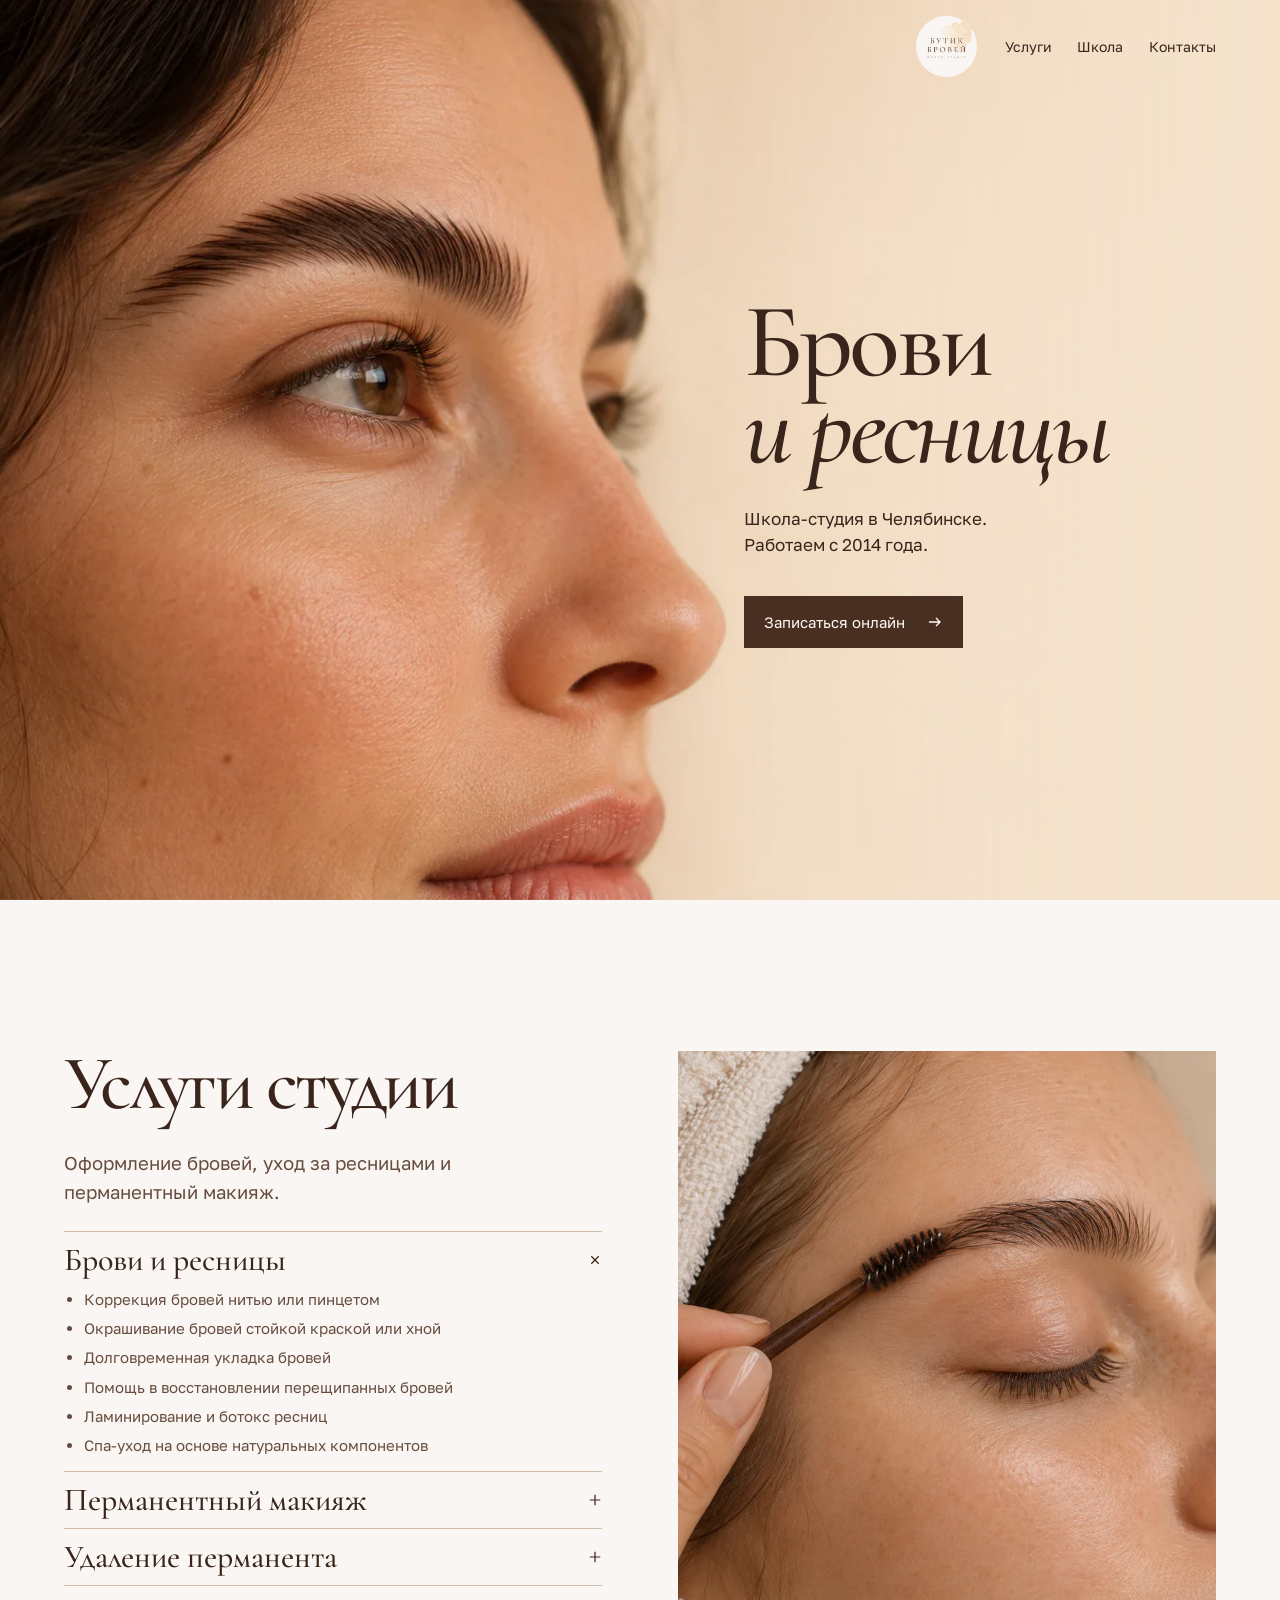
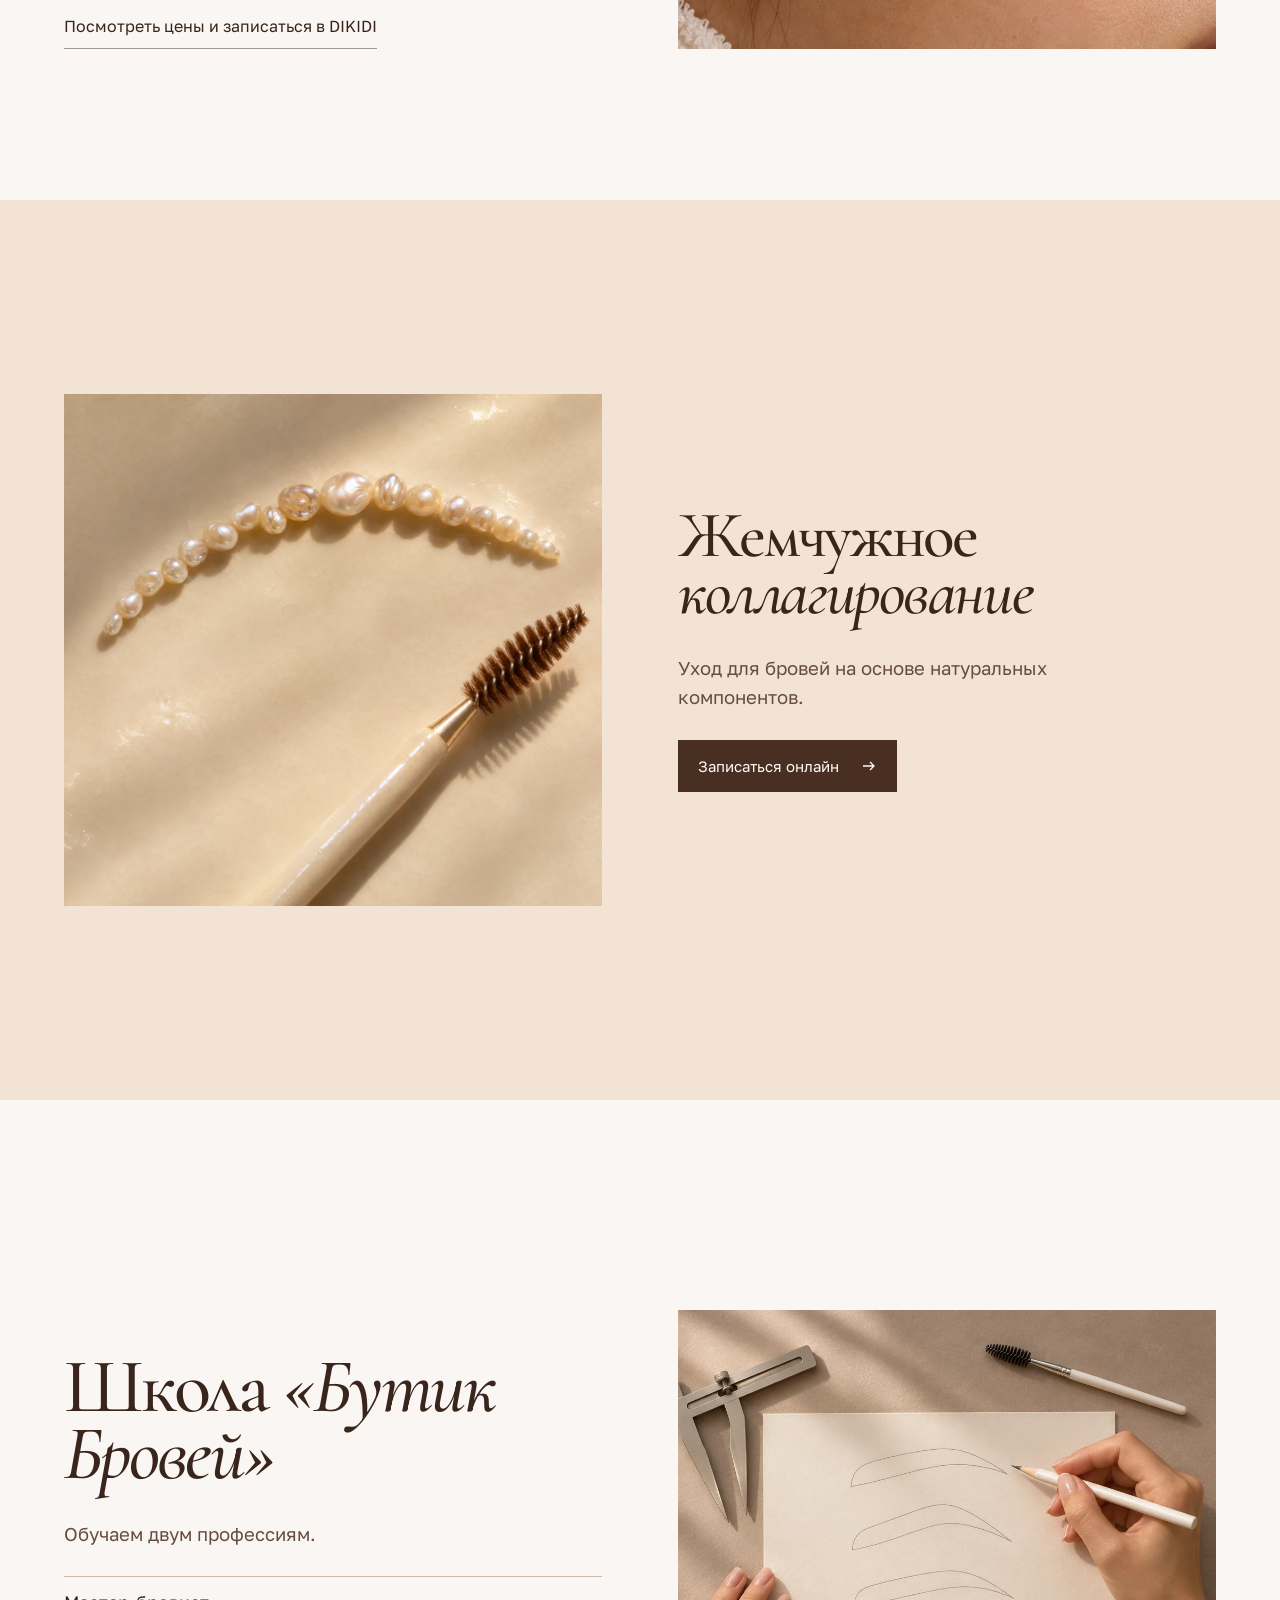
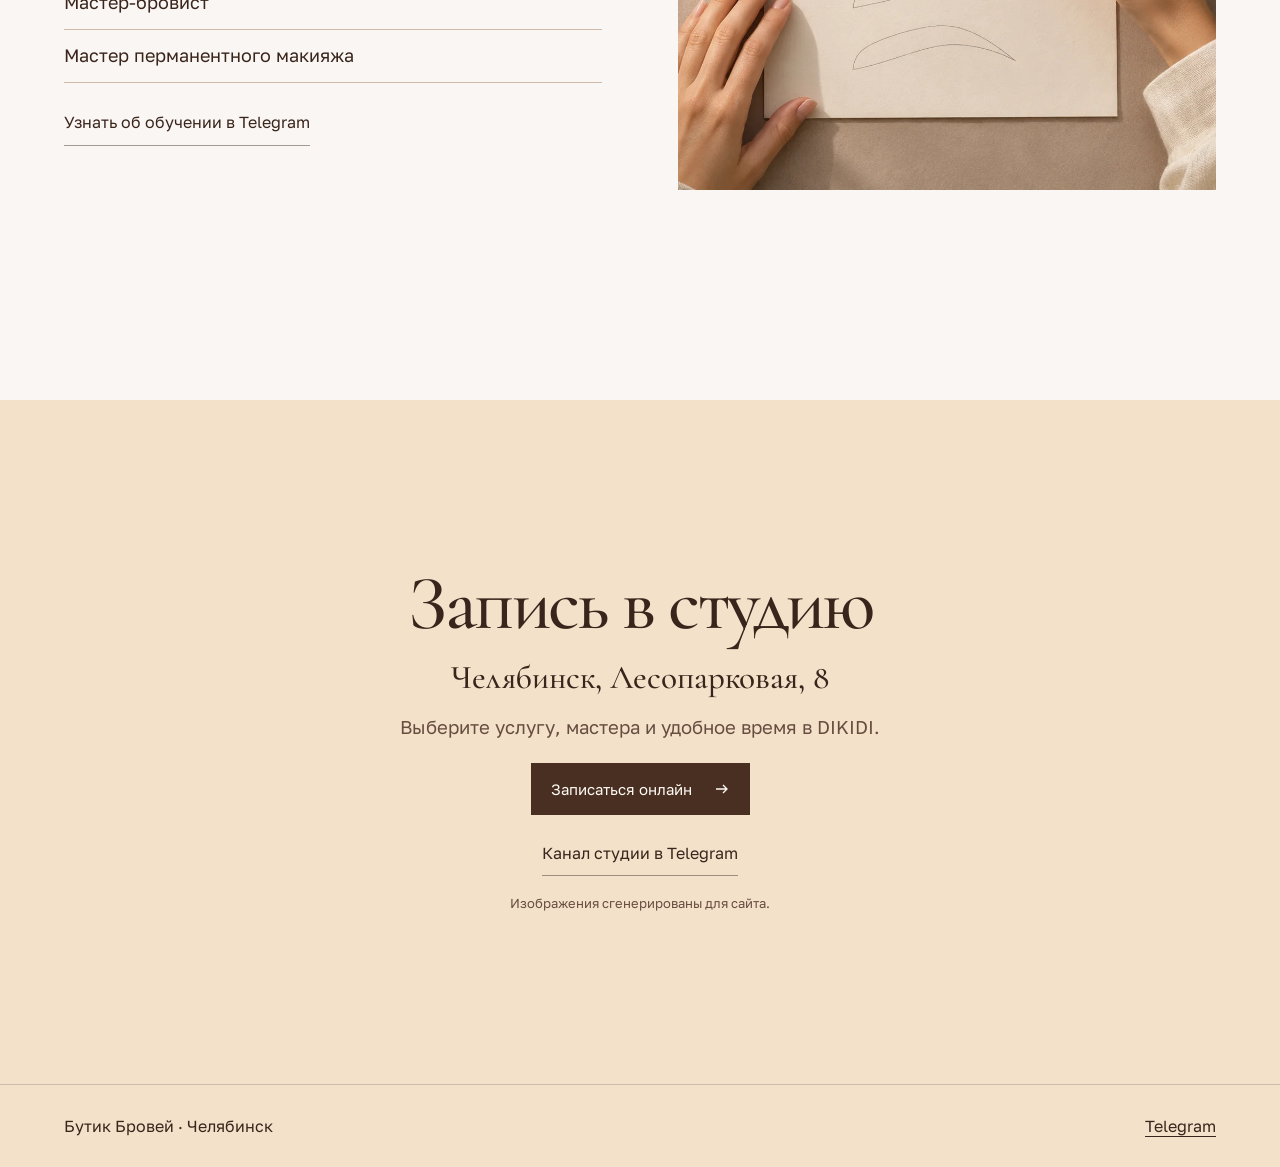
==== index.html @ 4fc5fbfe "Publish Brow Boutique client demo" ====
<!doctype html>
<html lang="ru" data-type="place" data-motion data-radius="sharp" data-buttons="solid">
<head>
<meta charset="utf-8">
<meta name="viewport" content="width=device-width, initial-scale=1">
<title>Бутик Бровей &#8211; Школа-студия в Челябинске</title>
<meta name="description" content="Школа-студия в Челябинске. Оформление бровей, уход за ресницами, перманентный макияж и обучение. Онлайн-запись в DIKIDI.">
<meta name="page-type" content="place">
<meta name="page-kind" content="place">
<meta name="site-kind" content="other">
<meta name="theme-color" content="#f3e1ca">
<meta property="og:type" content="website">
<meta property="og:title" content="Бутик Бровей">
<meta property="og:description" content="Школа-студия бровей и ресниц в Челябинске. Онлайн-запись в DIKIDI.">
<meta property="og:image" content="https://fedinartemii.github.io/BrowBoutique/assets/images/profile.webp">
<link rel="canonical" href="https://fedinartemii.github.io/BrowBoutique/">
<link rel="icon" href="./assets/images/logo.png">
<link rel="stylesheet" href="./assets/site.css">
<link rel="stylesheet" href="./assets/motion/motion.css">
<script type="module" src="./assets/site.js"></script>
</head>
<body class="home">
<a class="skip-link" href="#main">Перейти к содержанию</a>
<header class="site-header">
    <div class="site-header-inner">
                    <a class="studio-logo" href="./">
                <img src="./assets/images/logo.png" width="120" height="120" alt="Бутик Бровей">
            </a>
                <button class="menu-toggle" type="button" hidden aria-controls="studio-menu" aria-expanded="false">Меню<span aria-hidden="true"></span></button>
        <nav id="studio-menu" aria-label="Главное меню">
            <ul class="menu"><li><a href="#services">Услуги</a></li><li><a href="#school">Школа</a></li><li><a href="#contacts">Контакты</a></li></ul>        </nav>
    </div>
</header>
<main id="main" tabindex="-1">

<section id="home" class="wp-block-group hero is-layout-flow wp-block-group-is-layout-flow">

<figure class="wp-block-image size-full hero-photo"><img decoding="async" fetchpriority="high" loading="eager" src="./assets/images/profile.webp" alt="Бровь и ресницы крупным планом на портрете в профиль" /></figure>



<div class="wp-block-group wrap hero-wrap is-layout-flow wp-block-group-is-layout-flow">

<div class="wp-block-group hero-copy is-layout-flow wp-block-group-is-layout-flow">

<h1 class="wp-block-heading">Брови<br><em>и ресницы</em></h1>



<p class="wp-block-paragraph">Школа-студия в Челябинске.<br>Работаем с 2014 года.</p>



<div class="wp-block-buttons is-layout-flex wp-block-buttons-is-layout-flex">

<div class="wp-block-button"><a class="wp-block-button__link wp-element-button" href="https://dikidi.app/26966?p=0.pi">Записаться онлайн</a></div>

</div>

</div>

</div>

</section>



<section id="services" class="wp-block-group panel services is-layout-flow wp-block-group-is-layout-flow">

<div class="wp-block-group wrap panel-grid is-layout-flow wp-block-group-is-layout-flow">

<div class="wp-block-group panel-copy is-layout-flow wp-block-group-is-layout-flow">

<h2 class="wp-block-heading">Услуги студии</h2>



<p class="panel-lead wp-block-paragraph">Оформление бровей, уход за ресницами и перманентный макияж.</p>



<details class="wp-block-details is-layout-flow wp-block-details-is-layout-flow" open><summary>Брови и ресницы</summary>

<ul class="wp-block-list">
<li>Коррекция бровей нитью или пинцетом</li>

<li>Окрашивание бровей стойкой краской или хной</li>

<li>Долговременная укладка бровей</li>

<li>Помощь в восстановлении перещипанных бровей</li>

<li>Ламинирование и ботокс ресниц</li>

<li>Спа-уход на основе натуральных компонентов</li>
</ul>

</details>



<details class="wp-block-details is-layout-flow wp-block-details-is-layout-flow"><summary>Перманентный макияж</summary>

<ul class="wp-block-list">
<li>Напыление бровей</li>

<li>Напыление губ</li>

<li>Межресничный контур</li>
</ul>

</details>



<details class="wp-block-details is-layout-flow wp-block-details-is-layout-flow"><summary>Удаление перманента</summary>

<ul class="wp-block-list">
<li>Удаление неудачного перманентного макияжа</li>
</ul>

</details>



<p class="inline-action wp-block-paragraph"><a href="https://dikidi.app/26966?p=0.pi">Посмотреть цены и записаться в DIKIDI</a></p>

</div>



<figure data-moment-opts="{&quot;look&quot;:&quot;film&quot;,&quot;duration&quot;:1250}" data-moment="picture-develops" class="wp-block-image size-full panel-photo develop-photo"><img decoding="async" src="./assets/images/services.webp" alt="Иллюстрация оформления брови щёточкой" /></figure>

</div>

</section>



<section id="pearl" class="wp-block-group panel pearl is-layout-flow wp-block-group-is-layout-flow">

<div class="wp-block-group wrap panel-grid is-layout-flow wp-block-group-is-layout-flow">

<div class="wp-block-group panel-copy is-layout-flow wp-block-group-is-layout-flow">

<h2 class="wp-block-heading">Жемчужное<br><em>коллагирование</em></h2>



<p class="panel-lead wp-block-paragraph">Уход для бровей на основе натуральных компонентов.</p>



<div class="wp-block-buttons is-layout-flex wp-block-buttons-is-layout-flex">

<div class="wp-block-button"><a class="wp-block-button__link wp-element-button" href="https://dikidi.app/26966?p=0.pi">Записаться онлайн</a></div>

</div>

</div>



<figure class="wp-block-image size-full panel-photo"><img decoding="async" src="./assets/images/pearl.webp" alt="Жемчужины выложены дугой рядом со щёточкой для бровей" /></figure>

</div>

</section>



<section id="school" class="wp-block-group panel school is-layout-flow wp-block-group-is-layout-flow">

<div class="wp-block-group wrap panel-grid is-layout-flow wp-block-group-is-layout-flow">

<div class="wp-block-group panel-copy is-layout-flow wp-block-group-is-layout-flow">

<h2 class="wp-block-heading">Школа <em>«Бутик Бровей»</em></h2>



<p class="panel-lead wp-block-paragraph">Обучаем двум профессиям.</p>



<ul class="wp-block-list">
<li>Мастер-бровист</li>

<li>Мастер перманентного макияжа</li>
</ul>



<p class="inline-action wp-block-paragraph"><a href="https://t.me/browtique_2">Узнать об обучении в Telegram</a></p>

</div>



<figure class="wp-block-image size-full panel-photo"><img decoding="async" src="./assets/images/school.webp" alt="Эскизы форм бровей и инструменты для разметки на учебном столе" /></figure>

</div>

</section>



<section id="contacts" class="wp-block-group contact-panel is-layout-flow wp-block-group-is-layout-flow">

<div class="wp-block-group wrap contact-wrap is-layout-flow wp-block-group-is-layout-flow">

<h2 class="wp-block-heading">Запись в студию</h2>



<p class="contact-address wp-block-paragraph">Челябинск, Лесопарковая, 8</p>



<p class="panel-lead wp-block-paragraph">Выберите услугу, мастера и удобное время в DIKIDI.</p>



<div class="wp-block-buttons is-layout-flex wp-block-buttons-is-layout-flex">

<div class="wp-block-button"><a class="wp-block-button__link wp-element-button" href="https://dikidi.app/26966?p=0.pi">Записаться онлайн</a></div>

</div>



<p class="inline-action wp-block-paragraph"><a href="https://t.me/browtique_2">Канал студии в Telegram</a></p>



<p class="image-credit wp-block-paragraph">Изображения сгенерированы для сайта.</p>

</div>

</section>

</main>
<footer class="site-footer">
    <div class="wrap">
        <p>Бутик Бровей · Челябинск</p>
        <a href="https://t.me/browtique_2">Telegram</a>
    </div>
</footer>
</body>
</html>
---- assets/site.css ----
@import url("fonts.css");

:root {
  --paper:#faf6f3;
  --pearl:#f3e1ca;
  --ink:#39251b;
  --muted:#674d40;
  --rule:#cebaa9;
  --accent:#744631;
  --gutter:clamp(20px,5vw,78px);
  --display:"Cormorant Garamond",Georgia,serif;
  --sans:"Golos Text",Arial,sans-serif;
  --ease:cubic-bezier(.22,1,.36,1);
}
*,*::before,*::after { box-sizing:border-box; }
html { scroll-padding-top:1.25rem; }
body { margin:0; background:var(--paper); color:var(--ink); font:16px/1.55 var(--sans); }
body.admin-bar .site-header { top:32px; }
::selection { background:#e1c3a6; color:var(--ink); }
:focus-visible { outline:2px solid var(--accent); outline-offset:4px; }
a { color:inherit; text-underline-offset:4px; }
h1,h2,p,figure,.wp-block-image { margin:0; }
h1,h2 { font:500 clamp(46px,6vw,96px)/.87 var(--display); letter-spacing:-.035em; }
h1 em,h2 em { font-weight:500; }
img { max-width:100%; }
[hidden] { display:none !important; }
.wrap { width:min(100% - 2 * var(--gutter), 1280px); margin-inline:auto; }
.skip-link { position:fixed; z-index:20; top:12px; left:12px; padding:12px 16px; background:var(--paper); transform:translateY(calc(-100% - 18px)); }
.skip-link:focus { transform:none; }
.site-header { position:absolute; z-index:3; inset:0 0 auto; color:var(--ink); }
body:not(.home) .site-header { position:relative; background:var(--pearl); }
.site-header-inner { display:flex; justify-content:flex-end; align-items:center; gap:clamp(16px,2.2vw,34px); width:min(100% - 2 * var(--gutter),1280px); margin:auto; padding-block:16px; }
.studio-logo,.custom-logo-link { display:block; flex:none; border-radius:50%; }
.studio-logo img,.custom-logo-link img { display:block; border-radius:inherit; width:clamp(48px,4.75vw,68px); height:auto; }
.menu { list-style:none; display:flex; flex-wrap:wrap; align-items:center; gap:clamp(12px,2vw,32px); margin:0; padding:0; }
.menu a { display:flex; align-items:center; min-height:44px; text-decoration:none; font-size:14px; }
.menu a:hover,.menu a:focus-visible { text-decoration:underline; }
.menu-toggle { display:none; }
.hero { position:relative; isolation:isolate; display:grid; align-items:center; min-height:max(640px,100svh); overflow:hidden; background:#f5e3cc; }
.hero .hero-photo { position:absolute; z-index:-1; inset:0; margin:0; width:100%; height:100%; mask-image:linear-gradient(90deg,#000 55%,transparent 99%); }
.hero .hero-photo img { display:block; width:100%; height:100%; object-fit:cover; object-position:41% center; }
.hero-wrap { padding-block:110px 64px; display:grid; grid-template-columns:59% 41%; }
.hero-copy { grid-column:2; display:grid; justify-items:start; gap:clamp(22px,2.6vw,36px); }
.hero-copy h1 { font-size:clamp(59px,8.2vw,118px); line-height:.83; }
.hero-copy h1 em { white-space:nowrap; }
.hero-copy p { font-size:clamp(16px,1.34vw,20px); }
.wp-block-buttons { margin-top:4px; }
.wp-block-button__link {
  min-height:52px; display:inline-flex; align-items:center; gap:22px;
  background:#492f22; color:#fffaf5; border:0; border-radius:0;
  font:500 15px/1.2 var(--sans); padding:12px 20px; text-decoration:none;
  transition:background 150ms, transform 150ms var(--ease);
}
.wp-block-button__link::after { content:""; width:16px; height:16px; flex:none; background:currentColor; mask:center / contain no-repeat url("arrow.svg"); }
.wp-block-button__link:hover,.wp-block-button__link:focus-visible { background:#674331; }
@media(hover:hover) { .wp-block-button__link:hover { transform:translateY(-2px); } }
.wp-block-button__link:active { transform:translateY(1px); }
.panel { display:grid; align-items:center; min-height:100svh; padding-block:clamp(68px,8vw,126px); }
.panel-grid { display:grid; align-items:center; grid-template-columns:minmax(0,1fr) minmax(0,1fr); gap:clamp(32px,6vw,96px); }
.panel-copy { min-width:0; }
.panel-copy h2 { margin-bottom:clamp(20px,2.5vw,38px); }
.panel-lead { max-width:38ch; font-size:clamp(17px,1.45vw,21px); color:var(--muted); }
.panel-copy .wp-block-buttons { margin-top:28px; }
.panel .panel-photo { overflow:hidden; align-self:stretch; margin:0; min-height:430px; background:var(--pearl); }
.panel .panel-photo img { display:block; width:100%; height:100%; object-fit:cover; }
.services .panel-copy > .panel-lead { margin-bottom:24px; }
.services details { border-top:1px solid var(--rule); margin:0; }
.services details:last-of-type { border-bottom:1px solid var(--rule); }
.services summary { list-style:none; display:flex; gap:16px; align-items:center; justify-content:space-between; min-height:56px; padding-block:8px; cursor:pointer; font:500 clamp(23px,2.5vw,34px)/1 var(--display); }
.services summary::-webkit-details-marker { display:none; }
.services summary::after { content:""; flex:none; width:14px; height:14px; background:currentColor; mask:center / contain no-repeat url("plus.svg"); transition:transform 150ms var(--ease); }
.services details[open] summary::after { transform:rotate(45deg); }
.services summary:hover { color:var(--accent); }
.services details ul { display:grid; gap:6px; padding:0 0 14px 20px; margin:0; font-size:15px; color:var(--muted); }
.services details[open] ul { animation:detail-enter 180ms var(--ease) both; }
@keyframes detail-enter { from { opacity:.7; transform:translateY(-4px); } }
.inline-action { margin-top:19px; }
.inline-action a { display:inline-flex; align-items:center; min-height:44px; }
.inline-action a:hover { color:var(--accent); }
.pearl { background:#f2e3d5; }
.pearl .panel-grid { grid-template-columns:minmax(0,1fr) minmax(0,1fr); }
.pearl .panel-copy { grid-column:2; grid-row:1; }
.pearl .panel-photo { grid-column:1; grid-row:1; aspect-ratio:1.05; }
.pearl h2 { font-size:clamp(40px,5.1vw,76px); }
.school .panel-photo { aspect-ratio:1.12; }
.school .panel-copy > ul { padding:0; margin:27px 0 5px; list-style:none; border-top:1px solid var(--rule); }
.school .panel-copy > ul li { border-bottom:1px solid var(--rule); padding-block:12px; font-size:18px; }
.contact-panel { min-height:76svh; display:grid; align-items:center; background:var(--pearl); padding-block:clamp(74px,10vw,135px); }
.contact-wrap { display:grid; justify-items:center; text-align:center; gap:17px; }
.contact-wrap h2 { margin-bottom:6px; }
.contact-wrap .contact-address { font-size:clamp(23px,2.6vw,36px); font-family:var(--display); line-height:1.08; }
.contact-wrap .panel-lead { max-width:40ch; }
.contact-wrap .inline-action { margin-top:0; }
.image-credit { font-size:13px; color:var(--muted); }
.site-footer { padding-block:19px; background:var(--pearl); border-top:1px solid var(--rule); }
.site-footer .wrap { display:flex; justify-content:space-between; gap:10px; align-items:center; }
.site-footer a { display:inline-flex; min-height:44px; align-items:center; }
.entry { padding-block:60px; }
@media (max-width:1060px) {
  .hero-copy h1 { font-size:clamp(54px,8.1vw,93px); }
  .hero-wrap { grid-template-columns:57% 43%; }
  .panel-grid { gap:clamp(28px,4vw,48px); }
  .panel .panel-photo { min-height:360px; }
}
@media (max-width:760px) {
  body.admin-bar .site-header { top:0; }
  .site-header { background:#f5e3cc; }
  .site-header-inner { justify-content:space-between; gap:8px; padding-block:10px; }
  .studio-logo img,.custom-logo-link img { width:46px; }
  .menu { gap:10px; }
  .menu a { font-size:13px; }
  .menu-toggle:not([hidden]) {
    display:inline-flex; min-height:44px; align-items:center; gap:11px; padding:0 3px 0 12px;
    background:transparent; border:0; color:var(--ink); font:500 15px var(--sans); cursor:pointer;
  }
  .menu-toggle span { display:block; width:19px; height:10px; border-block:1px solid; transition:transform 150ms; }
  .menu-toggle[aria-expanded="true"] span { transform:rotate(90deg); }
  .menu-toggle:not([hidden]) + nav { position:absolute; inset:100% 0 auto; background:#f5e3cc; border-top:1px solid var(--rule); padding:8px var(--gutter) 16px; }
  .menu-toggle:not([hidden]) + nav .menu { display:grid; gap:0; }
  .menu-toggle:not([hidden]) + nav:not([hidden]) { animation:detail-enter 180ms var(--ease) both; }
  .hero { min-height:max(680px,100svh); align-items:end; }
  .hero .hero-photo { inset:66px 0 12%; width:100%; height:auto; mask-image:linear-gradient(#000 42%,#000b 63%,transparent 96%); }
  .hero .hero-photo img { object-position:19% 41%; }
  .hero-wrap { grid-template-columns:1fr; padding:0 0 max(42px,env(safe-area-inset-bottom)); }
  .hero-copy { grid-column:1; gap:16px; }
  .hero-copy h1 { font-size:clamp(53px,13vw,92px); }
  .hero-copy p { font-size:16px; }
  .panel { min-height:auto; padding-block:62px; }
  .panel-grid,.pearl .panel-grid { grid-template-columns:1fr; gap:27px; }
  .panel .panel-photo,.pearl .panel-photo,.school .panel-photo { grid-column:auto; grid-row:auto; min-height:0; aspect-ratio:1.25; }
  .pearl .panel-copy { grid-column:auto; grid-row:auto; }
  .pearl h2 { font-size:clamp(39px,10.3vw,68px); }
  .contact-panel { min-height:auto; }
  .contact-wrap { gap:14px; }
  .site-footer .wrap { font-size:13px; }
}
@media (prefers-reduced-motion:no-preference) {
  .hero[data-enter] .hero-photo img { animation:portrait-settle 1000ms var(--ease) both; }
  .hero[data-enter] .hero-copy { animation:hero-enter 700ms var(--ease) both; }
}
@keyframes portrait-settle { from { transform:scale(1.025); } }
@keyframes hero-enter { from { opacity:.7; transform:translateY(9px); } }
@media (prefers-reduced-motion:reduce) {
  *,*::before,*::after { animation:none !important; transition:none !important; }
  .wp-block-button__link:hover,.wp-block-button__link:active { transform:none; }
}
---- assets/motion/motion.css ----
/*
  taste-skill motion.css - the micro-interactions a company site has (figma.com, x.ai): one small
  opt-in layer over system.css and ui/cards.css. Link it after them (data-motion on <html> is optional);
  load motion.js once (it adds the tab indicator, the number tick and the card loops).
  The layer is ON as soon as this file is linked: no attribute is needed (a hover shot of a linked card or photo
  shows the 2px lift and the 1.03 zoom). <html data-motion="off"> switches the whole layer off; data-motion="live"
  is the number tick in a headless shot (motion.js).
  references/motion.md says what moves and how fast. Everything here answers the pointer, the
  keyboard or a number coming into view once, plus the hero's one entrance on load (the end of this
  file); nothing moves because the page scrolled (that is a dealt moment's job, assets/moments).

  Hover moves sit under (hover: hover) and (pointer: fine): a phone never keeps a stuck hover.
  Hover out runs 120ms against 150ms in (motion.md, tokens).
  Under prefers-reduced-motion colours still change and a press still shows; nothing moves or scales.
*/

:root {
  --m-in: 150ms;                              /* hover in: buttons, links, nav, tabs */
  --m-out: 120ms;                             /* hover out */
  --m-press: 90ms;                            /* a press */
  --m-panel: 200ms;                           /* a menu or sheet opening */
  --m-close: 120ms;                           /* a menu closing */
  --m-slide: 240ms;                           /* an indicator travelling between two tabs or links */
  --m-image: 600ms;                           /* a photograph scaling inside its mask */
  --m-image-out: 400ms;                       /* ...and settling back */
  --m-ease: var(--ease, cubic-bezier(.2, .8, .2, 1)); /* the one UI ease-out (system.css --ease): fast start, soft landing */
  --m-ease-io: cubic-bezier(.65, 0, .35, 1);  /* the indicator: leaves and lands softly */
  --m-ease-enter: cubic-bezier(.22, 1, .36, 1); /* an entrance settling: long soft tail, never past its mark */
  --m-cycle: 3.2s;                            /* one cycle of a card's loop (2.5-4 s) */
  --m-lift: -2px;
}

/* ---------------------------------------------------------------- buttons */
html:not([data-motion="off"]) .btn {
  position: relative;
  transition: background-color var(--m-out) var(--m-ease), color var(--m-out) var(--m-ease),
              border-color var(--m-out) var(--m-ease), box-shadow var(--m-out) var(--m-ease),
              transform var(--m-press) var(--m-ease);
}
/* the tone moves toward the ground: a black button greys a little on white, a white one on black */
html:not([data-motion="off"]) .btn--primary:hover { background: color-mix(in oklab, var(--action) 84%, var(--bg)); }
html:not([data-motion="off"]) .btn--secondary:hover {
  background: color-mix(in oklab, var(--bg) 92%, var(--ink));
  border-color: color-mix(in oklab, var(--ink) 32%, transparent);
}
html:not([data-motion="off"]) .btn:hover { transition-duration: var(--m-in), var(--m-in), var(--m-in), var(--m-in), var(--m-press); }
html:not([data-motion="off"]) .btn:active { transform: translateY(1px) scale(.985); }
/* the step: a button rises 1px on hover (2px on the large size) and presses 1px down with a 1.5% shrink on
   click; pointer only. The text-link secondary (arrow and block looks) keeps its underline and does not step.
   Reduced motion keeps the colour change only (see the end of this file). */
@media (hover: hover) and (pointer: fine) {
  html:not([data-motion="off"]) .btn:hover { transform: translateY(-1px); }
  html:not([data-motion="off"]) .btn--xl:hover { transform: translateY(-2px); }
  html:not([data-motion="off"]):is([data-buttons="arrow"], [data-buttons="block"]) .btn--secondary:hover { transform: none; }
  html:not([data-motion="off"]) .btn:active { transform: translateY(1px) scale(.985); }
  html:not([data-motion="off"]):is([data-buttons="arrow"], [data-buttons="block"]) .btn--secondary:active { transform: scale(.985); }
}

/* the arrow: the text arrow (.btn--arrow, .link) nudges 3px; the drawn arrow (.m-arrow) grows its
   stem and moves its head 3px, the way a good product site's "Learn more" does. The pointer's move
   only for a fine pointer; keyboard focus shows it anywhere */
html:not([data-motion="off"]) :is(.btn--arrow, .link)::after { transition: transform var(--m-out) var(--m-ease); }
html:not([data-motion="off"]) :is(.btn--arrow, .link):focus-visible::after { transform: translateX(3px); transition-duration: var(--m-in); }
.m-arrow { width: 12px; height: 12px; flex: none; overflow: visible; fill: none; stroke: currentColor; stroke-width: 1.6;
           stroke-linecap: round; stroke-linejoin: round; }
.m-arrow__stem { opacity: 0; transform: scaleX(.2); transform-origin: 1px 50%; transform-box: fill-box;
                 transition: opacity var(--m-out) var(--m-ease), transform var(--m-out) var(--m-ease); }
.m-arrow__head { transition: transform var(--m-out) var(--m-ease); }
:is(a, button):focus-visible > .m-arrow .m-arrow__stem { opacity: 1; transform: none; transition-duration: var(--m-in); }
:is(a, button):focus-visible > .m-arrow .m-arrow__head { transform: translateX(3px); transition-duration: var(--m-in); }
@media (hover: hover) and (pointer: fine) {
  html:not([data-motion="off"]) :is(.btn--arrow, .link):hover::after { transform: translateX(3px); transition-duration: var(--m-in); }
  :is(a, button):hover > .m-arrow .m-arrow__stem { opacity: 1; transform: none; transition-duration: var(--m-in); }
  :is(a, button):hover > .m-arrow .m-arrow__head { transform: translateX(3px); transition-duration: var(--m-in); }
}

/* a pill that is a link (the line above a hero headline) */
html:not([data-motion="off"]) a.pill { transition: background-color var(--m-out) var(--m-ease), border-color var(--m-out) var(--m-ease); }
html:not([data-motion="off"]) a.pill:hover { background: color-mix(in oklab, var(--card) 90%, var(--ink)); border-color: var(--line-strong); transition-duration: var(--m-in); }

/* ---------------------------------------------------------------- links: an underline that draws */
/* .link and links in running text: a rest line, and the ink line draws left to right on hover and
   leaves to the right. A link in a sentence rests on its own colour at 45% (about 3.3:1 on its
   ground), so it reads as a link even when it is the same colour as the text (WCAG 1.4.1); .link
   and .m-link carry an arrow or sit alone and rest on the faint hairline */
html:not([data-motion="off"]) :is(.link, .m-link, p a:not([class]), .footer ul a, .footer .link) {
  text-decoration: none;
  background-image: linear-gradient(currentColor, currentColor), linear-gradient(var(--m-rest, var(--line-strong)), var(--m-rest, var(--line-strong)));
  background-repeat: no-repeat; background-size: 0% 1px, 100% 1px;
  background-position: right 0 bottom 0, 0 100%;
  transition: background-size var(--m-out) var(--m-ease), color var(--m-out) var(--m-ease);
  padding-bottom: 2px;
}
/* set on its own rule: the shared rule above is (0,3,1) through :is(.footer .link) and would win */
html:not([data-motion="off"]) p a:not([class]) { --m-rest: color-mix(in oklab, currentColor 45%, transparent); }
html:not([data-motion="off"]) :is(.footer ul a, .m-link--bare):not(:hover, :focus-visible) { background-size: 0% 1px, 0% 1px; }
html:not([data-motion="off"]) :is(.link, .m-link, p a:not([class]), .footer ul a, .footer .link):is(:hover, :focus-visible) {
  background-size: 100% 1px, 100% 1px; background-position: left 0 bottom 0, 0 100%; transition-duration: var(--m-in);
}
/* the link's arrow is not underlined: the line runs under the words only */
html:not([data-motion="off"]) .link { background-size: 0% 1px, calc(100% - 1em - var(--s-2)) 1px; }
html:not([data-motion="off"]) .link:is(:hover, :focus-visible) { background-size: calc(100% - 1em - var(--s-2)) 1px, calc(100% - 1em - var(--s-2)) 1px; }
html:not([data-motion="off"]) .link, html:not([data-motion="off"]) .link:is(:hover, :focus-visible) { background-position: 0 100%, 0 100%; }
html:not([data-motion="off"]) .footer ul a:hover { color: var(--ink); }

/* ---------------------------------------------------------------- navigation */
/* the nav words take no pill (ST-08, ST-11): system.css draws the underline under a word from the left on hover and focus, and
   takes it away to the right; the page you are on keeps its still bar (system.css draws it, at the same inset) */
@media (min-width: 1024px) {
  /* the full-width panel: fades and settles 6px in 200ms with its columns together (one surface, read
     as one); it closes in 120ms. While one menu is open, the next word swaps the panel at once
     (motion.js .m-menu-open) */
  html:not([data-motion="off"]) .nav__menu {
    transform: translateY(-6px);
    transition: opacity var(--m-close) var(--m-ease), transform var(--m-close) var(--m-ease), visibility 0s linear var(--m-close);
  }
  html:not([data-motion="off"]) .nav__item:is(:hover, :focus-within) > .nav__menu {
    transition: opacity var(--m-panel) var(--m-ease) 150ms, transform var(--m-panel) var(--m-ease) 150ms, visibility 0s linear 150ms;
  }
  /* .m-menu-open comes on when the first panel starts to show (150ms): from then the next word swaps
     the panel at once. Duration and delay go to 0, the properties stay listed, so the panel that is
     still fading in finishes its own 200ms instead of snapping */
  html:not([data-motion="off"]) .nav.m-menu-open .nav__menu,
  html:not([data-motion="off"]) .nav.m-menu-open .nav__item:is(:hover, :focus-within) > .nav__menu { transition-duration: 0s; transition-delay: 0s; }
  html:not([data-motion="off"]) .menu-col a { transition: color var(--m-out) var(--m-ease); }
  html:not([data-motion="off"]) .menu-col a:hover { transition-duration: var(--m-in); }
  html:not([data-motion="off"]) .menu-card .panel { transition: border-color var(--m-out) var(--m-ease); }
}
/* the phone sheet slides in 8px and fades (system.js opens it) */
@media (max-width: 1023px) {
  html:not([data-motion="off"]) .nav.is-open .nav__links { transition: opacity var(--m-panel) var(--m-ease), transform var(--m-panel) var(--m-ease); }
  @starting-style { html:not([data-motion="off"]) .nav.is-open .nav__links { opacity: 0; transform: translateY(-8px); } }
}

/* ---------------------------------------------------------------- tabs: the indicator slides */
html:not([data-motion="off"]) .tabs.m-has-ind { position: relative; isolation: isolate; }
html:not([data-motion="off"]) .tabs.m-has-ind .tab { position: relative; z-index: 1; }
html:not([data-motion="off"]) .tabs.m-has-ind .tab[aria-selected="true"] { background: transparent; border-color: transparent; }
/* the pill takes its new size at once and travels by transform alone (motion.js: it starts scaled to
   the old tab's size at the old place and settles to scale 1 at the new one), so nothing is laid out
   again while it moves and its corners are true at rest */
.m-tab-ind {
  position: absolute; left: 0; top: 0; z-index: 0; width: var(--w, 0px); height: var(--h, 0px);
  border-radius: var(--r-btn); background: var(--ink); pointer-events: none;
  transform: translate(var(--x, 0px), var(--y, 0px)) scale(var(--sx, 1), var(--sy, 1)); transform-origin: 0 0;
  transition: transform var(--m-slide) var(--m-ease-io);
}
.m-tab-ind.is-jump { transition: none; }
html:not([data-motion="off"]) .tab { transition: color var(--m-slide) var(--m-ease), border-color var(--m-out) var(--m-ease), background-color var(--m-out) var(--m-ease); }

/* ---------------------------------------------------------------- focus */
/* the ring (system.css) is drawn in full in the frame the focus lands; no transition */

/* ---------------------------------------------------------------- cards: a 2px lift */
/* the card rises 2px, its border and shadow deepen; a card without its own box (.card--open) lifts
   its panel. Never tilts, flips or follows the pointer */
html:not([data-motion="off"]) .card:not(.card--open, .card--plan) {
  transition: transform var(--m-out) var(--m-ease), border-color var(--m-out) var(--m-ease), box-shadow var(--m-out) var(--m-ease);
}
html:not([data-motion="off"]) .card--open > .panel { transition: transform var(--m-out) var(--m-ease), box-shadow var(--m-out) var(--m-ease); }
@media (hover: hover) and (pointer: fine) {
  html:not([data-motion="off"]) .card:not(.card--open, .card--plan, .m-nolift):hover {
    transform: translateY(var(--m-lift));
    border-color: color-mix(in oklab, var(--ink) 16%, transparent);
    /* the shadow is deeper on a dark card (its lightness l): about .2 on white, .64 on near-black */
    box-shadow: inset 0 1px 0 var(--c-hi, transparent), 0 1px 2px rgb(0 0 0 / .06),
                0 14px 32px -18px oklch(from var(--card, #fff) 0 0 0 / calc(0.75 - l * 0.55));
    transition-duration: 180ms;
  }
  html:not([data-motion="off"]) .card--open:not(.m-nolift):hover > .panel {
    transform: translateY(var(--m-lift)); box-shadow: 0 14px 32px -18px oklch(from var(--bg, #fff) 0 0 0 / calc(0.75 - l * 0.55)); transition-duration: 180ms;
  }
}

/* ---------------------------------------------------------------- photographs: 1.03 inside the mask */
/* a photograph in a link or a linked card grows 3% inside its own mask (the frame, the tile, a .m-zoom wrapper);
   the mask clips it, so the box never moves. .m-zoom is the hook for any other photograph: wrap it. */
.m-zoom { overflow: clip; }
html:not([data-motion="off"]) :is(.frame__img, .tile__media > img, .m-zoom img, .m-zoom > video) {
  transition: transform var(--m-image-out) var(--m-ease);
}
@media (hover: hover) and (pointer: fine) {
  html:not([data-motion="off"]) :is(a, .card:has(a), .m-zoom):hover :is(.frame__img, .tile__media > img),
  html:not([data-motion="off"]) .m-zoom:hover :is(img, video) { transform: scale(1.03); transition-duration: var(--m-image); }
}

/* ---------------------------------------------------------------- inputs, switches, checks */
html:not([data-motion="off"]) .field :is(input, select, textarea), .m-input {
  transition: border-color var(--m-out) var(--m-ease), box-shadow var(--m-out) var(--m-ease), background-color var(--m-out) var(--m-ease);
}
html:not([data-motion="off"]) .field :is(input, select, textarea):hover, .m-input:hover { border-color: color-mix(in oklab, var(--ink) 48%, transparent); }
html:not([data-motion="off"]) .field :is(input, select, textarea):focus, .m-input:focus {
  /* the field's own ring in place of the outline: a 2px line in --action (3:1 on the ground) and a soft halo,
     there at once like every focus ring (the hover's fade does not apply to focus) */
  outline: none; border-color: var(--action);
  box-shadow: 0 0 0 1px var(--action), 0 0 0 4px color-mix(in oklab, var(--action) 20%, transparent); transition-duration: 0s;
}
/* a switch: <button class="m-switch" role="switch" aria-checked="false" aria-label="..."></button>
   (motion.js flips aria-checked on click unless the page handles it). The knob slides in 180ms and
   stretches 4px while pressed, both by transform (a scaleX from its left edge; on, the 12px shift
   keeps its right edge where it rests). The off track is ink at 48% (3.3:1 or more against the knob
   and the ground, the 3:1 a control needs) */
.m-switch {
  position: relative; flex: none; width: 40px; height: 24px; padding: 0; border: 0; border-radius: 999px; cursor: pointer;
  background: color-mix(in oklab, var(--ink) 48%, var(--bg));
  transition: background-color 180ms var(--m-ease);
}
.m-switch::before {
  content: ""; position: absolute; left: 3px; top: 3px; width: 18px; height: 18px; border-radius: 999px;
  background: var(--bg); box-shadow: 0 1px 3px rgb(0 0 0 / .25);
  transform-origin: 0 50%; transition: transform 180ms var(--m-ease);
}
.m-switch[aria-checked="true"] { background: var(--action); }
.m-switch[aria-checked="true"]::before { transform: translateX(16px); background: var(--action-ink); }
.m-switch:active::before { transform: scaleX(1.22); transition-duration: var(--m-press); }
.m-switch[aria-checked="true"]:active::before { transform: translateX(12px) scaleX(1.22); }
.m-switch:hover:not([aria-checked="true"]) { background: color-mix(in oklab, var(--ink) 58%, var(--bg)); }
/* a check box: <input type="checkbox" class="m-check">, the tick fades in as it grows from 70% to full size, 160ms */
.m-check {
  appearance: none; -webkit-appearance: none; flex: none; margin: 0; width: 20px; height: 20px; border-radius: 6px; cursor: pointer;
  border: 1px solid color-mix(in oklab, var(--ink) 48%, var(--bg)); background: var(--bg) no-repeat center / 14px 14px;
  display: inline-grid; place-items: center;
  transition: background-color var(--m-in) var(--m-ease), border-color var(--m-in) var(--m-ease);
}
.m-check::before {
  content: ""; width: 10px; height: 6px; margin-top: -2px; border: solid var(--action-ink); border-width: 0 0 2px 2px;
  opacity: 0; transform: rotate(-45deg) scale(.7); transform-origin: 50% 50%;
  transition: transform 160ms var(--m-ease), opacity 100ms var(--m-ease);
}
.m-check:hover:not(:checked) { border-color: color-mix(in oklab, var(--ink) 64%, var(--bg)); }
.m-check:checked { background-color: var(--action); border-color: var(--action); }
.m-check:checked::before { opacity: 1; transform: rotate(-45deg) scale(1); }

/* ---------------------------------------------------------------- FAQ
   Every answer stays open (ST-47, system.css): nothing here opens, closes or animates its height. */

/* ---------------------------------------------------------------- numbers that tick once */
[data-m-count] { font-variant-numeric: tabular-nums; }

/* ---------------------------------------------------------------- loops inside a card's panel */
/* a CSS loop the page writes inside [data-m-loop] runs one cycle in --m-cycle (2.5-4 s) and repeats
   while on screen; motion.js pauses it off screen and restarts it on hover (motion.md) */
[data-m-loop] { --m-cycle: 3.2s; --m-still: 0.6; --m-safe: 48px; }
/* the pause button (a 32px disc 12px in from the bottom-right corner) gets a clear band: content in
   the flow ends --m-safe (48px) above the bottom edge, and a fading stage dissolves above that band,
   never under the button. Size the panel so the loop's subject sits above the fade */
[data-m-loop]:not(:has(> .stage)) { padding-bottom: var(--m-safe); }
[data-m-loop] > .stage:is(.stage--fade-b, .stage--fade-br) { bottom: var(--m-safe); }
/* on a phone (as ui.js does) and under reduced motion a loop holds its finished picture: the frame at
   --m-still (0-1) of the cycle, set on the loop where the picture is complete */
@media (max-width: 639px) {
  [data-m-loop] * { animation-duration: var(--m-cycle) !important; animation-delay: calc(-1 * var(--m-still) * var(--m-cycle)) !important;
                    animation-play-state: paused !important; }
}
[data-m-loop].is-m-off *, [data-m-loop].is-m-paused * { animation-play-state: paused !important; }

/* ---------------------------------------------------------------- the hero's entrance */
/* Once on load the hero enters (motion.js enter(), motion.md): the h1 line by line out of word masks,
   then its lead, each button and its facts 60ms apart, the picture settling; about 1.1 s.
   Markup: data-enter on the hero <section> and the one head line that sets html.m-enter before the
   first paint (with its 700ms safety mark, m-enter-done). Only the words wait, and only in that window
   until motion.js takes over (.is-entering): no script, reduced motion, print and data-motion="off"
   show the hero as written; a script later than the mark finds the words fading in here.
   The pictures (a photograph, a window, the collage) are never hidden, so nothing blinks or flashes
   the hero's ground: a photograph waits at 1.05 and a window or collage at .98, by the scale property
   (it composes with any transform of their own), and they settle by transition as soon as the
   entrance starts or the mark passes. */
@media screen and (prefers-reduced-motion: no-preference) {
  html.m-enter:not(.m-enter-done, [data-motion="off"]) .hero[data-enter]:not([data-enter="off"], .is-entering, .is-entered)
    :is(h1, h1 ~ *, :has(> h1) ~ *, :has(~ h1)):not([data-enter-media], .hero__bg, .hero__media, .hero__stage, .hero__art, .hero__window, .hero-visual, .ly-collage,
         :has([data-enter-media], .hero__bg, .hero__media, .hero__stage, .hero__art, .hero__window, .hero-visual, .ly-collage)) { opacity: 0; }
  /* the mark passed before motion.js arrived: the words fade in instead of appearing at once */
  html.m-enter.m-enter-done:not([data-motion="off"]) .hero[data-enter]:not([data-enter="off"], .is-entering, .is-entered)
    :is(h1, h1 ~ *, :has(> h1) ~ *, :has(~ h1)) { transition: opacity 400ms var(--m-ease); }
  /* the settle: a photograph from 1.05 inside its frame (the hero clips one of its own), anything else from .98 */
  html.m-enter:not([data-motion="off"]) .hero[data-enter]:not([data-enter="off"], .is-still)
    :is(:is([data-enter-media], .hero__bg, .hero__media, .hero__stage, .hero__art, .hero__window, .hero-visual, .ly-collage):is(img, picture, video),
        :is([data-enter-media], .hero__bg, .hero__media, .hero__stage, .hero__art, .hero__window, .hero-visual, .ly-collage) > :is(img, picture, video, .frame__img)) {
    transition: scale 1100ms var(--m-ease-enter), clip-path 1100ms var(--m-ease-enter);
  }
  /* the clip's resting value, kept below the waiting rule's weight so that one wins while it applies */
  .hero[data-enter] :is([data-enter-media], .hero__bg, .hero__media, .hero__stage, .hero__art, .hero__window, .hero-visual, .ly-collage):is(img, picture, video) { clip-path: inset(0); }
  html.m-enter:not([data-motion="off"]) .hero[data-enter]:not([data-enter="off"], .is-still)
    :is([data-enter-media], .hero__bg, .hero__media, .hero__stage, .hero__art, .hero__window, .hero-visual, .ly-collage):not(img, picture, video, :has(> :is(img, picture, video, .frame__img))) {
    transition: scale 900ms var(--m-ease-enter);
  }
  html.m-enter:not(.m-enter-done, [data-motion="off"]) .hero[data-enter]:not([data-enter="off"], .is-entering, .is-entered)
    :is(:is([data-enter-media], .hero__bg, .hero__media, .hero__stage, .hero__art, .hero__window, .hero-visual, .ly-collage):is(img, picture, video),
        :is([data-enter-media], .hero__bg, .hero__media, .hero__stage, .hero__art, .hero__window, .hero-visual, .ly-collage) > :is(img, picture, video, .frame__img)) { scale: 1.05; }
  html.m-enter:not(.m-enter-done, [data-motion="off"]) .hero[data-enter]:not([data-enter="off"], .is-entering, .is-entered)
    :is([data-enter-media], .hero__bg, .hero__media, .hero__stage, .hero__art, .hero__window, .hero-visual, .ly-collage):is(img, picture, video) { clip-path: inset(2.381%); }   /* a picture that is itself the media (a band under the header, a full-bleed layer) has no frame: its own clip keeps it inside its box while larger, (1 - 1/1.05) / 2 */
  html.m-enter:not(.m-enter-done, [data-motion="off"]) .hero[data-enter]:not([data-enter="off"], .is-entering, .is-entered)
    :is([data-enter-media], .hero__bg, .hero__media, .hero__stage, .hero__art, .hero__window, .hero-visual, .ly-collage):not(img, picture, video, :has(> :is(img, picture, video, .frame__img))) { scale: .98; }
  html.m-enter:not([data-motion="off"]) .hero[data-enter]:not([data-enter="off"], .is-entered) { overflow: clip; }
}
/* while it runs: each word of the h1 in its own mask (the masks go when the h1 gets its own nodes back) */
.hero[data-enter] .m-w { display: inline-block; overflow: clip; vertical-align: top; padding-bottom: .12em; margin-bottom: -.12em; }
.hero[data-enter] .m-w__in { display: inline-block; }

/* ---------------------------------------------------------------- reduced motion */
@media (prefers-reduced-motion: reduce) {
  html:not([data-motion="off"]) .card:hover, html:not([data-motion="off"]) .card--open:hover > .panel,
  html:not([data-motion="off"]) :is(a, .card:has(a), .m-zoom):hover :is(.frame__img, .tile__media > img, img, video),
  html:not([data-motion="off"]) .btn:is(:hover, :active), html:not([data-motion="off"]) :is(.btn--arrow, .link):hover::after,
  :is(a, button):hover > .m-arrow :is(.m-arrow__head, .m-arrow__stem) { transform: none !important; }
  .m-arrow__stem { opacity: 1; transform: none; }
  html:not([data-motion="off"]) .nav__menu { transform: none !important; }
  /* the controls keep their state and their colour change, without travel: the tab pill and the switch
     knob jump, the tick fades in at full size, the underline is drawn at once */
  .m-tab-ind { transition: none; }
  .m-switch::before { transition-property: background-color; }
  .m-switch:active::before { transform: none; }
  .m-switch[aria-checked="true"]::before, .m-switch[aria-checked="true"]:active::before { transform: translateX(16px); }
  .m-check::before { transform: rotate(-45deg) scale(1); transition-property: opacity; }
  html:not([data-motion="off"]) :is(.link, .m-link, p a:not([class]), .footer ul a, .footer .link) { transition-property: color, opacity, background-color, border-color; }
  /* a press still shows, as a deeper tone instead of a move */
  html:not([data-motion="off"]) .btn--primary:active { background: color-mix(in oklab, var(--action) 74%, var(--bg)); }
  html:not([data-motion="off"]) .btn--secondary:active { background: color-mix(in oklab, var(--bg) 86%, var(--ink)); }
  [data-m-loop] * { animation-duration: var(--m-cycle) !important; animation-iteration-count: infinite !important;
                    animation-delay: calc(-1 * var(--m-still) * var(--m-cycle)) !important; animation-play-state: paused !important; }
}
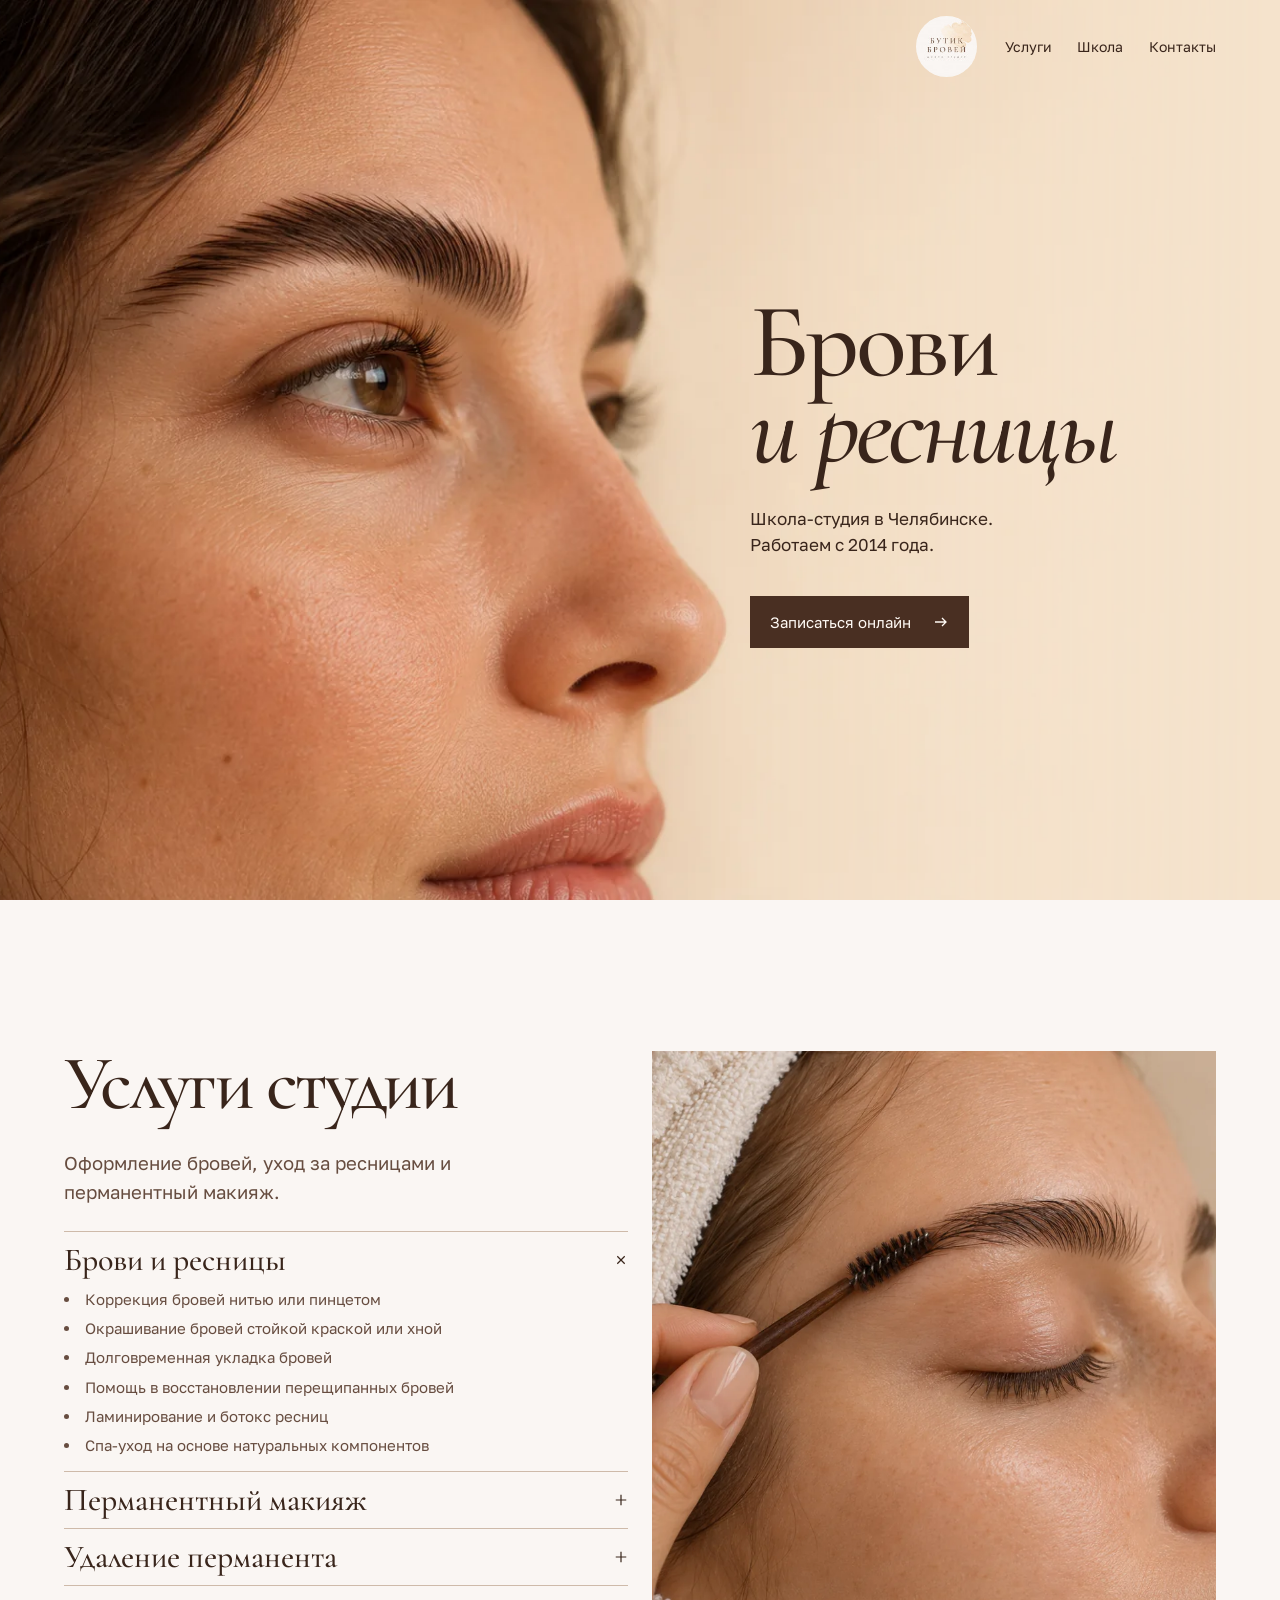
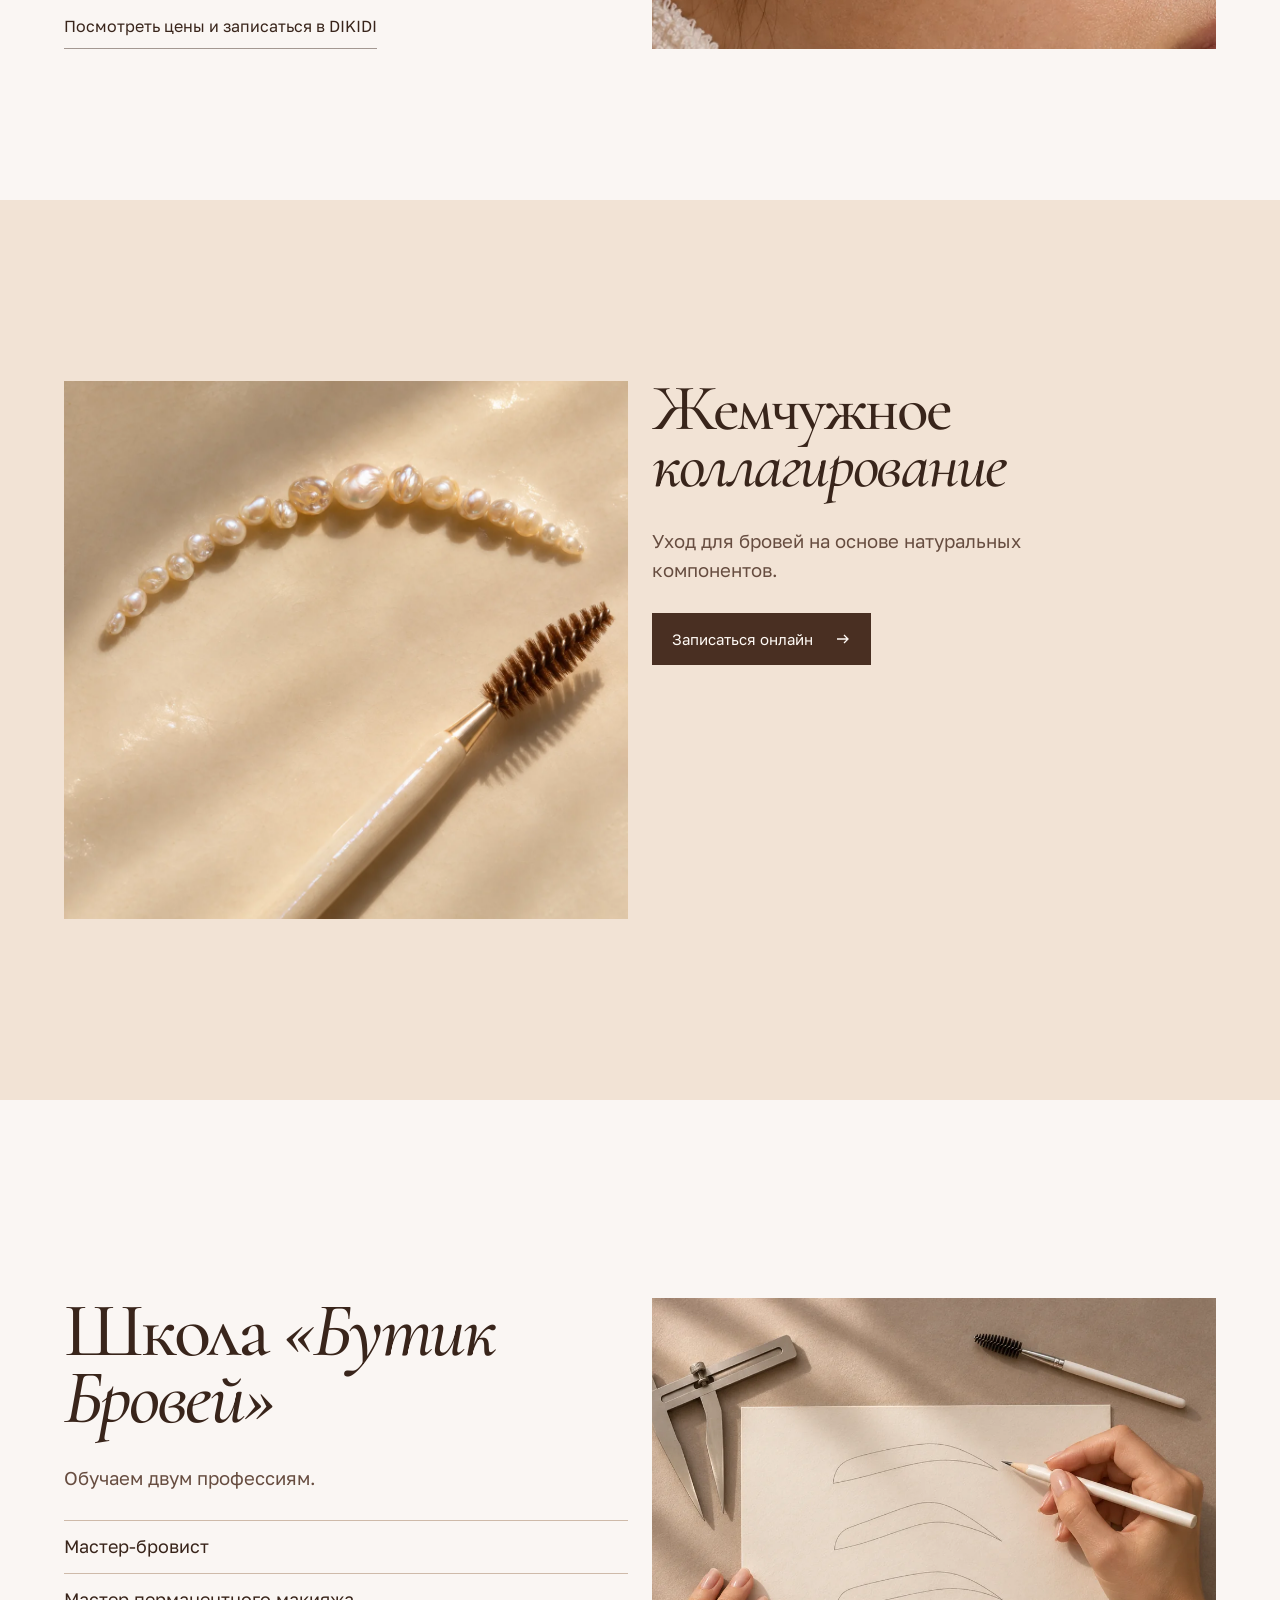
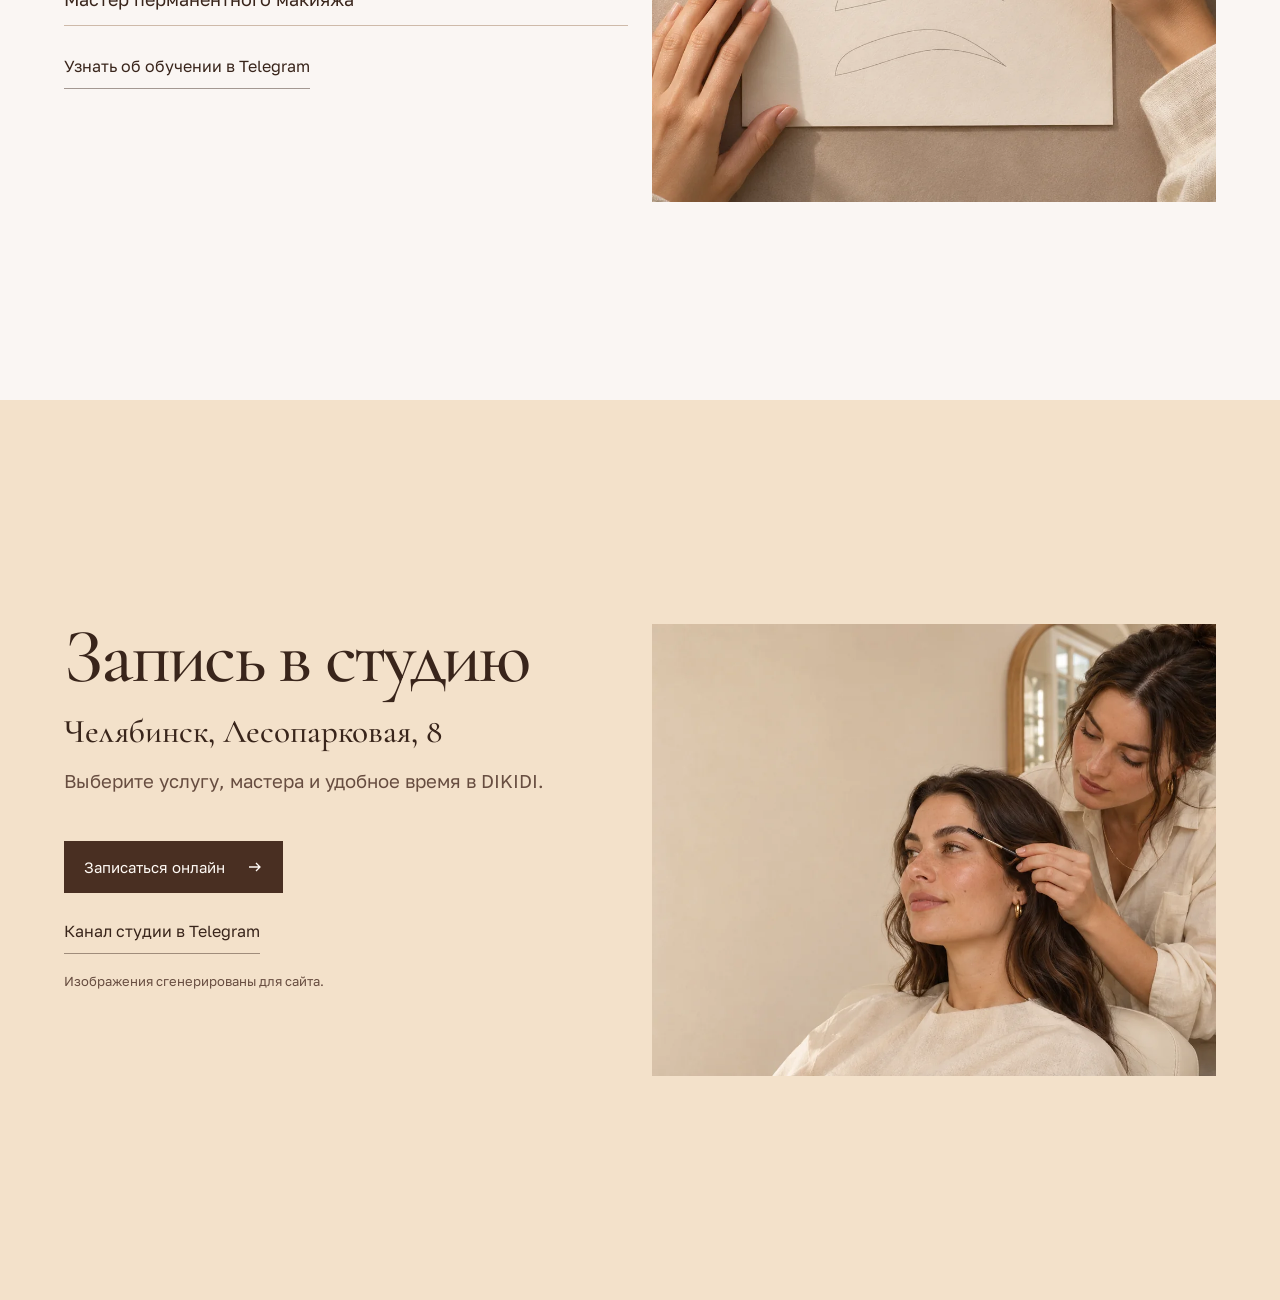
==== commit 76ea6265: "Publish reviewed responsive layout" ====
--- a/index.html
+++ b/index.html
@@ -17,12 +17,13 @@
 <link rel="icon" href="./assets/images/logo.png">
 <link rel="stylesheet" href="./assets/site.css">
 <link rel="stylesheet" href="./assets/motion/motion.css">
+<script>document.documentElement.classList.add('m-enter');setTimeout(()=>document.documentElement.classList.add('m-enter-done'),700)</script>
 <script type="module" src="./assets/site.js"></script>
 </head>
 <body class="home">
-<a class="skip-link" href="#main">Перейти к содержанию</a>
-<header class="site-header">
-    <div class="site-header-inner">
+<header class="nav site-header">
+    <a class="skip-link" href="#main">Перейти к содержанию</a>
+    <div class="wrap site-header-inner">
                     <a class="studio-logo" href="./">
                 <img src="./assets/images/logo.png" width="120" height="120" alt="Бутик Бровей">
             </a>
@@ -33,9 +34,9 @@
 </header>
 <main id="main" tabindex="-1">
 
-<section id="home" class="wp-block-group hero is-layout-flow wp-block-group-is-layout-flow">
-
-<figure class="wp-block-image size-full hero-photo"><img decoding="async" fetchpriority="high" loading="eager" src="./assets/images/profile.webp" alt="Бровь и ресницы крупным планом на портрете в профиль" /></figure>
+<section data-enter="" id="home" class="wp-block-group hero is-layout-flow wp-block-group-is-layout-flow">
+
+<figure class="wp-block-image size-full hero-photo"><img decoding="async" data-enter-media="" fetchpriority="high" loading="eager" src="./assets/images/profile.webp" alt="Бровь и ресницы крупным планом на портрете в профиль" /></figure>
 
 
 
@@ -205,9 +206,11 @@
 
 
 
-<section id="contacts" class="wp-block-group contact-panel is-layout-flow wp-block-group-is-layout-flow">
-
-<div class="wp-block-group wrap contact-wrap is-layout-flow wp-block-group-is-layout-flow">
+<section id="contacts" class="wp-block-group panel contact-panel contacts is-layout-flow wp-block-group-is-layout-flow">
+
+<div class="wp-block-group wrap panel-grid is-layout-flow wp-block-group-is-layout-flow">
+
+<div class="wp-block-group panel-copy contact-wrap is-layout-flow wp-block-group-is-layout-flow">
 
 <h2 class="wp-block-heading">Запись в студию</h2>
 
@@ -237,14 +240,14 @@
 
 </div>
 
+
+
+<figure class="wp-block-image size-full panel-photo"><img decoding="async" src="./assets/images/visit.webp" alt="Иллюстрация: мастер укладывает бровь клиентки щёточкой" /></figure>
+
+</div>
+
 </section>
 
 </main>
-<footer class="site-footer">
-    <div class="wrap">
-        <p>Бутик Бровей · Челябинск</p>
-        <a href="https://t.me/browtique_2">Telegram</a>
-    </div>
-</footer>
 </body>
 </html>
--- a/assets/site.css
+++ b/assets/site.css
@@ -39,7 +39,7 @@
 .hero { position:relative; isolation:isolate; display:grid; align-items:center; min-height:max(640px,100svh); overflow:hidden; background:#f5e3cc; }
 .hero .hero-photo { position:absolute; z-index:-1; inset:0; margin:0; width:100%; height:100%; mask-image:linear-gradient(90deg,#000 55%,transparent 99%); }
 .hero .hero-photo img { display:block; width:100%; height:100%; object-fit:cover; object-position:41% center; }
-.hero-wrap { padding-block:110px 64px; display:grid; grid-template-columns:59% 41%; }
+.hero-wrap { padding-block:110px 64px; display:grid; grid-template-columns:calc((100% + 24px) * 7 / 12) minmax(0,1fr); }
 .hero-copy { grid-column:2; display:grid; justify-items:start; gap:clamp(22px,2.6vw,36px); }
 .hero-copy h1 { font-size:clamp(59px,8.2vw,118px); line-height:.83; }
 .hero-copy h1 em { white-space:nowrap; }
@@ -56,12 +56,12 @@
 @media(hover:hover) { .wp-block-button__link:hover { transform:translateY(-2px); } }
 .wp-block-button__link:active { transform:translateY(1px); }
 .panel { display:grid; align-items:center; min-height:100svh; padding-block:clamp(68px,8vw,126px); }
-.panel-grid { display:grid; align-items:center; grid-template-columns:minmax(0,1fr) minmax(0,1fr); gap:clamp(32px,6vw,96px); }
+.panel-grid { display:grid; align-items:start; grid-template-columns:minmax(0,1fr) minmax(0,1fr); gap:24px; }
 .panel-copy { min-width:0; }
 .panel-copy h2 { margin-bottom:clamp(20px,2.5vw,38px); }
 .panel-lead { max-width:38ch; font-size:clamp(17px,1.45vw,21px); color:var(--muted); }
 .panel-copy .wp-block-buttons { margin-top:28px; }
-.panel .panel-photo { overflow:hidden; align-self:stretch; margin:0; min-height:430px; background:var(--pearl); }
+.panel .panel-photo { overflow:hidden; align-self:stretch; margin:0; width:100%; min-height:430px; background:var(--pearl); }
 .panel .panel-photo img { display:block; width:100%; height:100%; object-fit:cover; }
 .services .panel-copy > .panel-lead { margin-bottom:24px; }
 .services details { border-top:1px solid var(--rule); margin:0; }
@@ -71,7 +71,7 @@
 .services summary::after { content:""; flex:none; width:14px; height:14px; background:currentColor; mask:center / contain no-repeat url("plus.svg"); transition:transform 150ms var(--ease); }
 .services details[open] summary::after { transform:rotate(45deg); }
 .services summary:hover { color:var(--accent); }
-.services details ul { display:grid; gap:6px; padding:0 0 14px 20px; margin:0; font-size:15px; color:var(--muted); }
+.services details ul { display:grid; gap:6px; padding:0 0 14px; margin:0; list-style-position:inside; font-size:15px; color:var(--muted); }
 .services details[open] ul { animation:detail-enter 180ms var(--ease) both; }
 @keyframes detail-enter { from { opacity:.7; transform:translateY(-4px); } }
 .inline-action { margin-top:19px; }
@@ -85,12 +85,14 @@
 .school .panel-photo { aspect-ratio:1.12; }
 .school .panel-copy > ul { padding:0; margin:27px 0 5px; list-style:none; border-top:1px solid var(--rule); }
 .school .panel-copy > ul li { border-bottom:1px solid var(--rule); padding-block:12px; font-size:18px; }
-.contact-panel { min-height:76svh; display:grid; align-items:center; background:var(--pearl); padding-block:clamp(74px,10vw,135px); }
-.contact-wrap { display:grid; justify-items:center; text-align:center; gap:17px; }
+.contact-panel { background:var(--pearl); }
+.contact-wrap { display:grid; justify-items:start; gap:17px; }
 .contact-wrap h2 { margin-bottom:6px; }
 .contact-wrap .contact-address { font-size:clamp(23px,2.6vw,36px); font-family:var(--display); line-height:1.08; }
 .contact-wrap .panel-lead { max-width:40ch; }
 .contact-wrap .inline-action { margin-top:0; }
+.contacts .panel-photo { aspect-ratio:1.25; }
+.contacts .panel-photo img { object-position:100% 50%; }
 .image-credit { font-size:13px; color:var(--muted); }
 .site-footer { padding-block:19px; background:var(--pearl); border-top:1px solid var(--rule); }
 .site-footer .wrap { display:flex; justify-content:space-between; gap:10px; align-items:center; }
@@ -99,7 +101,6 @@
 @media (max-width:1060px) {
   .hero-copy h1 { font-size:clamp(54px,8.1vw,93px); }
   .hero-wrap { grid-template-columns:57% 43%; }
-  .panel-grid { gap:clamp(28px,4vw,48px); }
   .panel .panel-photo { min-height:360px; }
 }
 @media (max-width:760px) {
@@ -125,21 +126,14 @@
   .hero-copy { grid-column:1; gap:16px; }
   .hero-copy h1 { font-size:clamp(53px,13vw,92px); }
   .hero-copy p { font-size:16px; }
-  .panel { min-height:auto; padding-block:62px; }
+  .panel { padding-block:62px; }
   .panel-grid,.pearl .panel-grid { grid-template-columns:1fr; gap:27px; }
   .panel .panel-photo,.pearl .panel-photo,.school .panel-photo { grid-column:auto; grid-row:auto; min-height:0; aspect-ratio:1.25; }
   .pearl .panel-copy { grid-column:auto; grid-row:auto; }
   .pearl h2 { font-size:clamp(39px,10.3vw,68px); }
-  .contact-panel { min-height:auto; }
   .contact-wrap { gap:14px; }
   .site-footer .wrap { font-size:13px; }
 }
-@media (prefers-reduced-motion:no-preference) {
-  .hero[data-enter] .hero-photo img { animation:portrait-settle 1000ms var(--ease) both; }
-  .hero[data-enter] .hero-copy { animation:hero-enter 700ms var(--ease) both; }
-}
-@keyframes portrait-settle { from { transform:scale(1.025); } }
-@keyframes hero-enter { from { opacity:.7; transform:translateY(9px); } }
 @media (prefers-reduced-motion:reduce) {
   *,*::before,*::after { animation:none !important; transition:none !important; }
   .wp-block-button__link:hover,.wp-block-button__link:active { transform:none; }
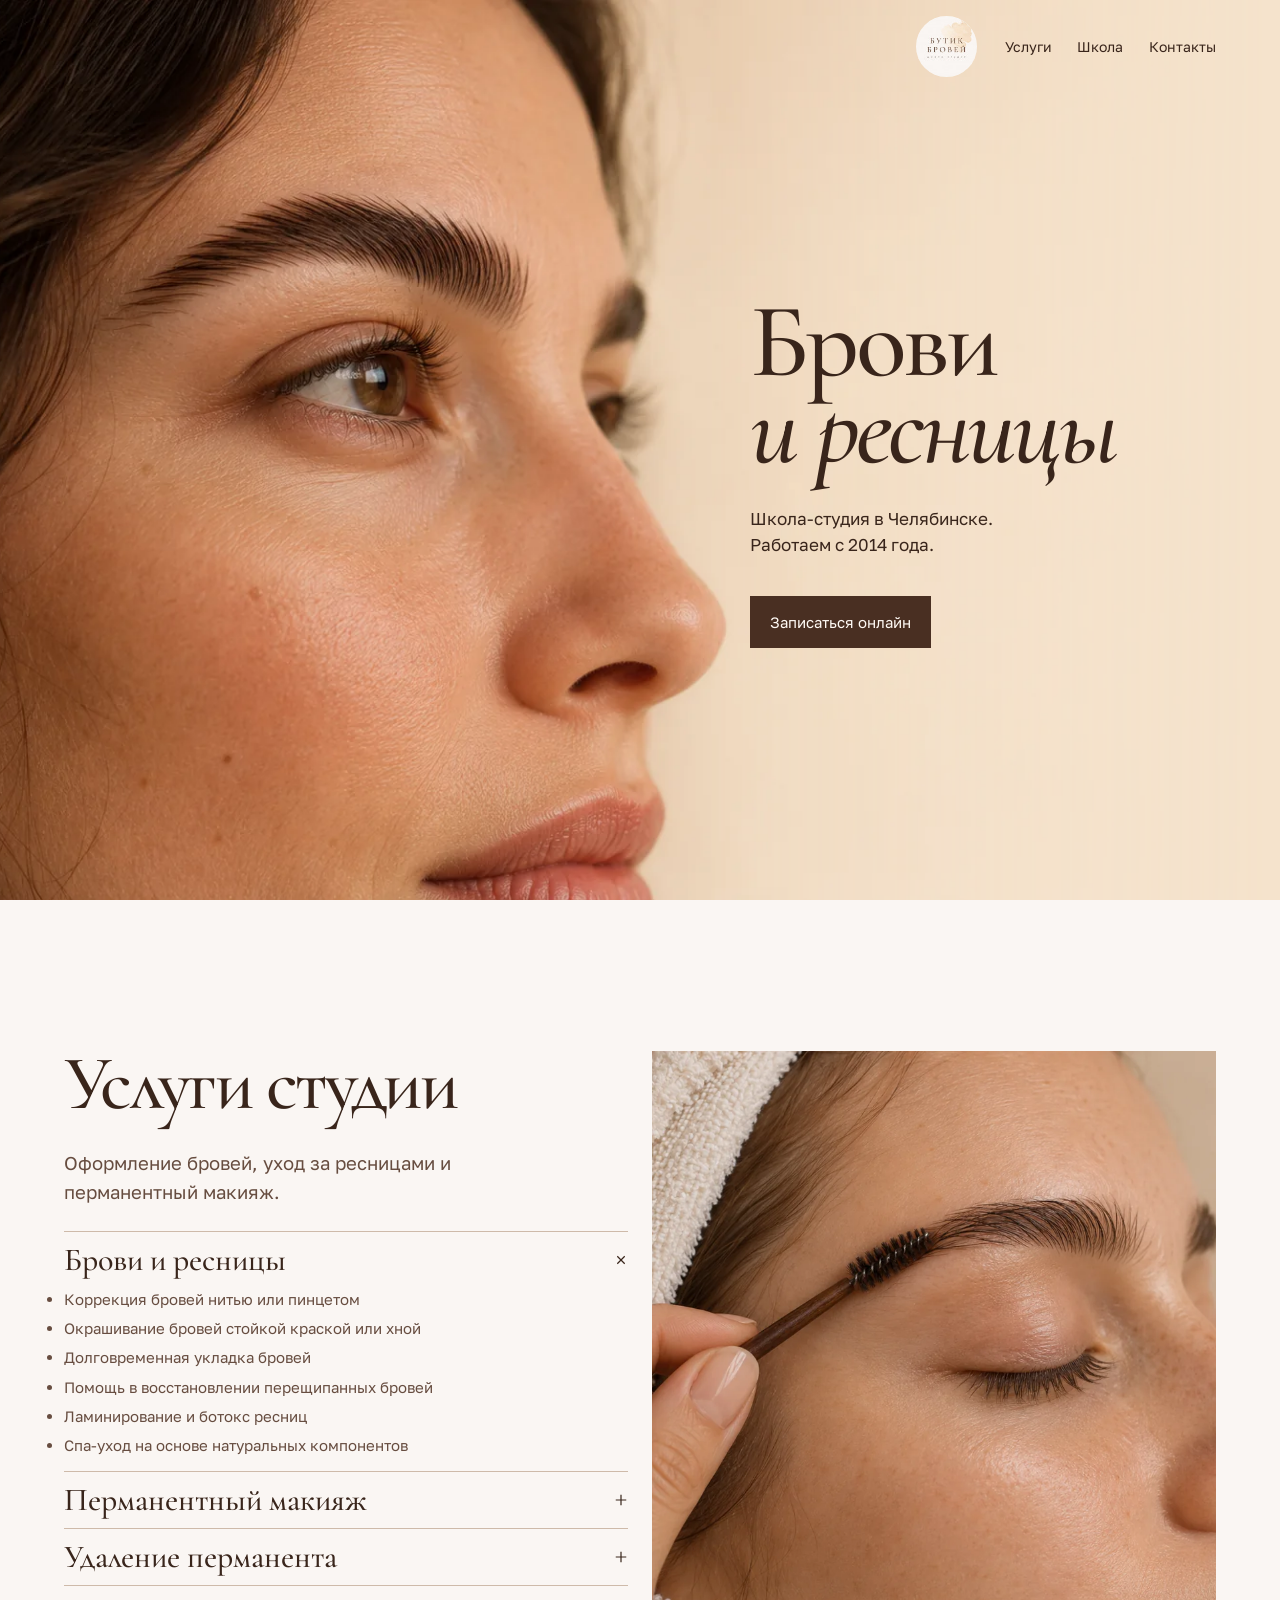
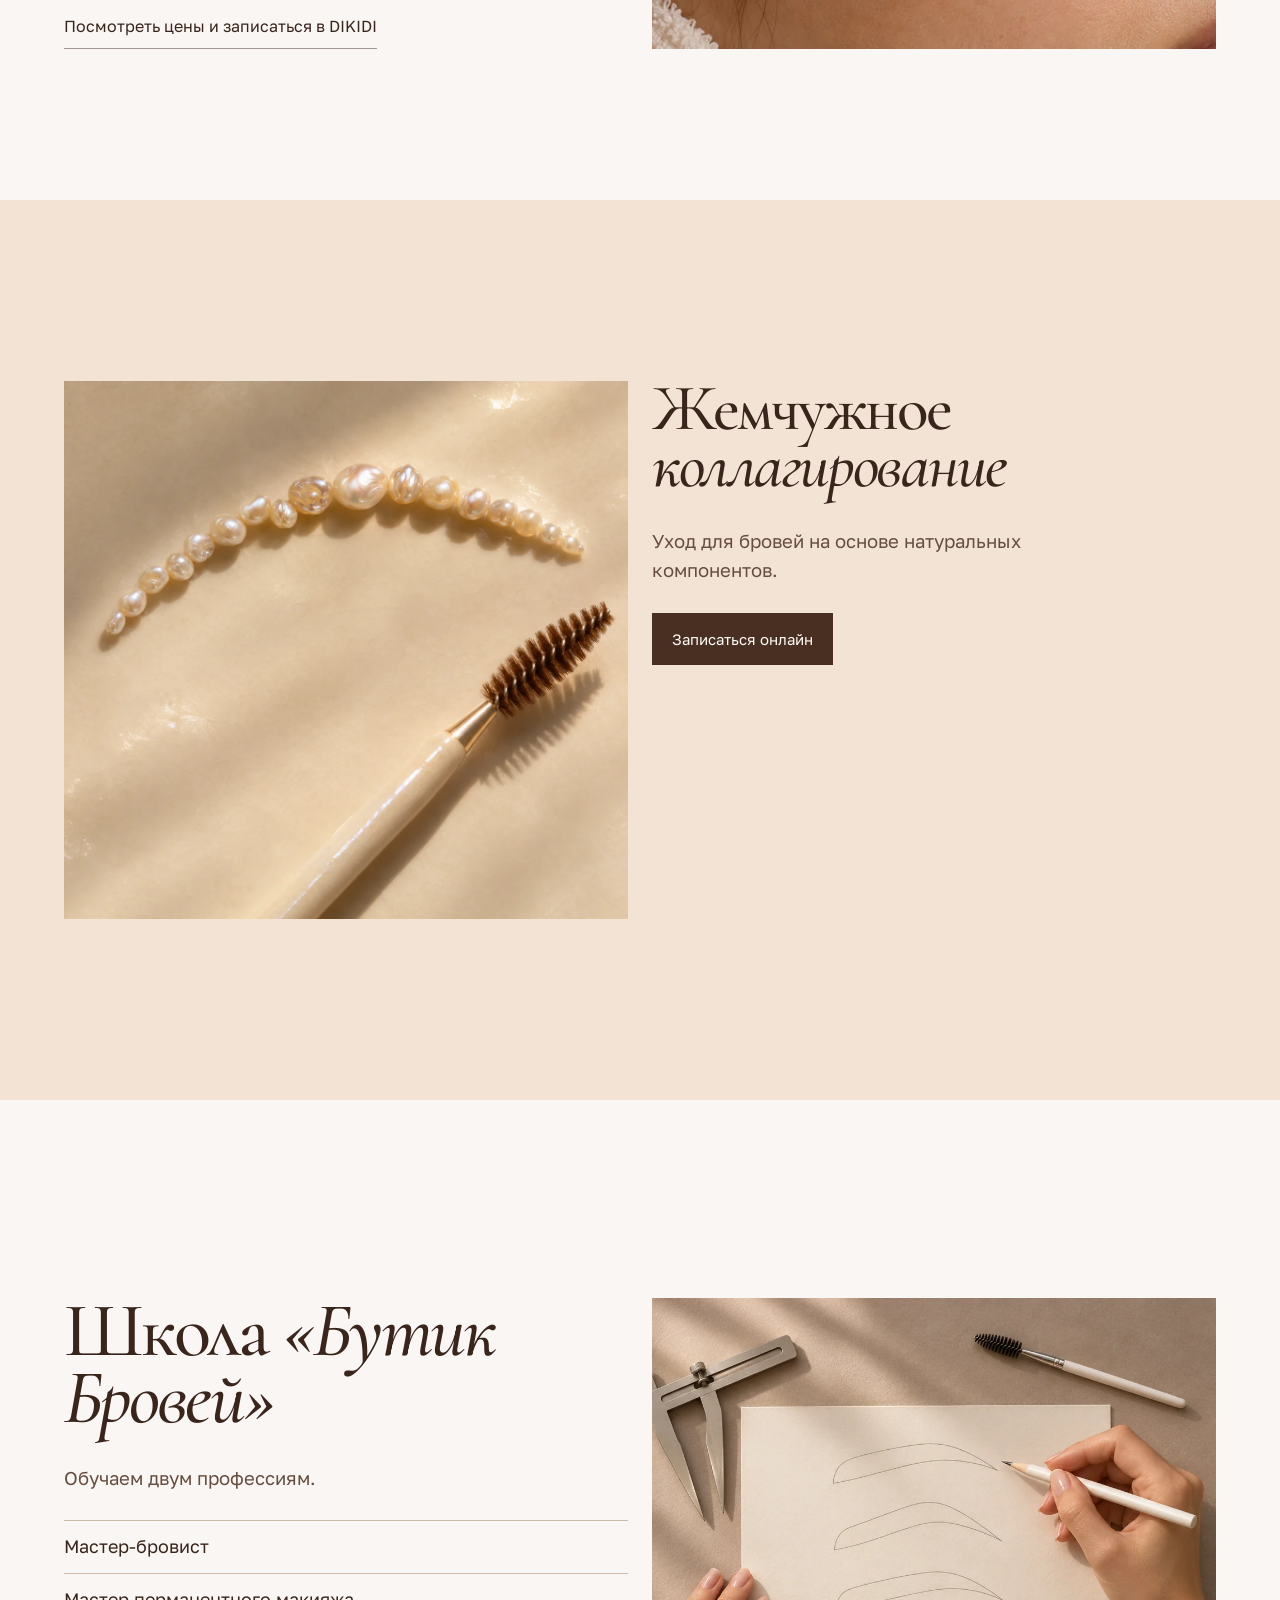
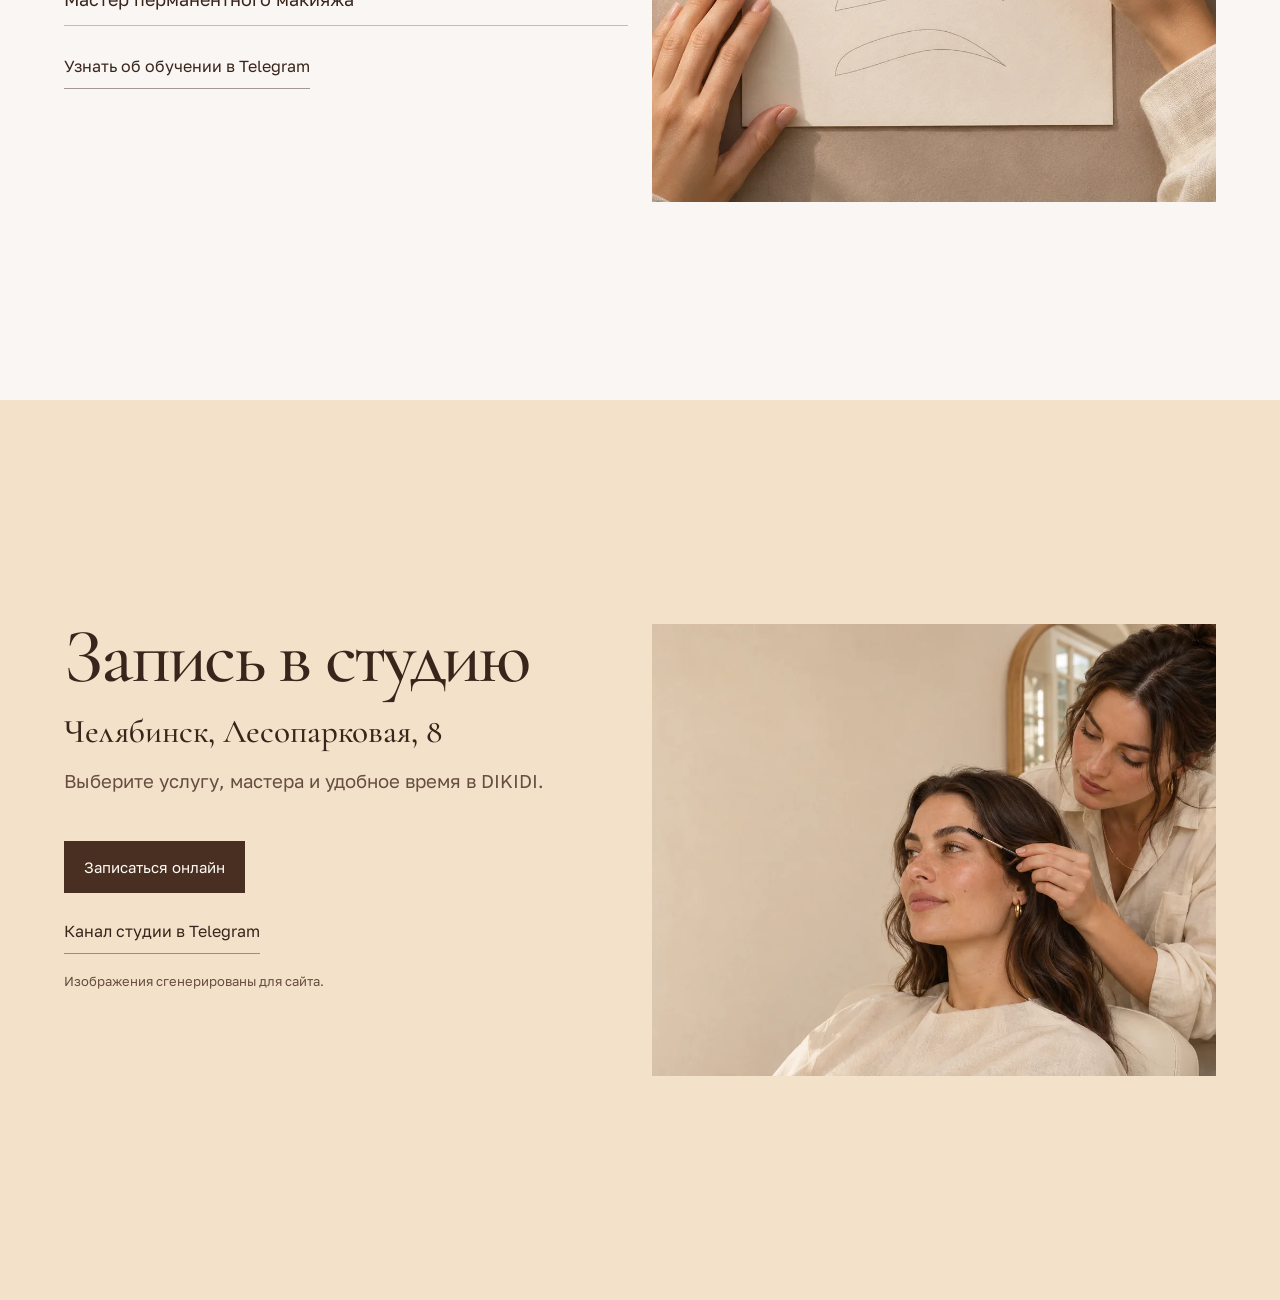
==== commit d0c493a7: "Publish booking buttons without arrows" ====
--- a/index.html
+++ b/index.html
@@ -15,7 +15,7 @@
 <meta property="og:image" content="https://fedinartemii.github.io/BrowBoutique/assets/images/profile.webp">
 <link rel="canonical" href="https://fedinartemii.github.io/BrowBoutique/">
 <link rel="icon" href="./assets/images/logo.png">
-<link rel="stylesheet" href="./assets/site.css">
+<link rel="stylesheet" href="./assets/site.css?ver=1.0.1">
 <link rel="stylesheet" href="./assets/motion/motion.css">
 <script>document.documentElement.classList.add('m-enter');setTimeout(()=>document.documentElement.classList.add('m-enter-done'),700)</script>
 <script type="module" src="./assets/site.js"></script>
@@ -44,7 +44,7 @@
 
 <div class="wp-block-group hero-copy is-layout-flow wp-block-group-is-layout-flow">
 
-<h1 class="wp-block-heading">Брови<br><em>и ресницы</em></h1>
+<h1 data-enter-whole="" class="wp-block-heading">Брови<br><em>и ресницы</em></h1>
 
 
 
--- a/assets/site.css
+++ b/assets/site.css
@@ -25,7 +25,7 @@
 img { max-width:100%; }
 [hidden] { display:none !important; }
 .wrap { width:min(100% - 2 * var(--gutter), 1280px); margin-inline:auto; }
-.skip-link { position:fixed; z-index:20; top:12px; left:12px; padding:12px 16px; background:var(--paper); transform:translateY(calc(-100% - 18px)); }
+.skip-link { position:fixed; z-index:20; top:12px; left:max(var(--gutter),calc((100% - 1280px) / 2)); padding:12px 16px; background:var(--paper); transform:translateY(calc(-100% - 18px)); }
 .skip-link:focus { transform:none; }
 .site-header { position:absolute; z-index:3; inset:0 0 auto; color:var(--ink); }
 body:not(.home) .site-header { position:relative; background:var(--pearl); }
@@ -37,21 +37,20 @@
 .menu a:hover,.menu a:focus-visible { text-decoration:underline; }
 .menu-toggle { display:none; }
 .hero { position:relative; isolation:isolate; display:grid; align-items:center; min-height:max(640px,100svh); overflow:hidden; background:#f5e3cc; }
-.hero .hero-photo { position:absolute; z-index:-1; inset:0; margin:0; width:100%; height:100%; mask-image:linear-gradient(90deg,#000 55%,transparent 99%); }
+.hero .hero-photo { position:absolute; z-index:0; inset:0; margin:0; width:100%; height:100%; mask-image:linear-gradient(90deg,#000 55%,transparent 99%); }
 .hero .hero-photo img { display:block; width:100%; height:100%; object-fit:cover; object-position:41% center; }
-.hero-wrap { padding-block:110px 64px; display:grid; grid-template-columns:calc((100% + 24px) * 7 / 12) minmax(0,1fr); }
+.hero-wrap { position:relative; z-index:1; padding-block:110px 64px; display:grid; grid-template-columns:calc((100% + 24px) * 7 / 12) minmax(0,1fr); }
 .hero-copy { grid-column:2; display:grid; justify-items:start; gap:clamp(22px,2.6vw,36px); }
 .hero-copy h1 { font-size:clamp(59px,8.2vw,118px); line-height:.83; }
 .hero-copy h1 em { white-space:nowrap; }
 .hero-copy p { font-size:clamp(16px,1.34vw,20px); }
 .wp-block-buttons { margin-top:4px; }
 .wp-block-button__link {
-  min-height:52px; display:inline-flex; align-items:center; gap:22px;
+  min-height:52px; display:inline-flex; align-items:center;
   background:#492f22; color:#fffaf5; border:0; border-radius:0;
   font:500 15px/1.2 var(--sans); padding:12px 20px; text-decoration:none;
   transition:background 150ms, transform 150ms var(--ease);
 }
-.wp-block-button__link::after { content:""; width:16px; height:16px; flex:none; background:currentColor; mask:center / contain no-repeat url("arrow.svg"); }
 .wp-block-button__link:hover,.wp-block-button__link:focus-visible { background:#674331; }
 @media(hover:hover) { .wp-block-button__link:hover { transform:translateY(-2px); } }
 .wp-block-button__link:active { transform:translateY(1px); }
@@ -71,7 +70,7 @@
 .services summary::after { content:""; flex:none; width:14px; height:14px; background:currentColor; mask:center / contain no-repeat url("plus.svg"); transition:transform 150ms var(--ease); }
 .services details[open] summary::after { transform:rotate(45deg); }
 .services summary:hover { color:var(--accent); }
-.services details ul { display:grid; gap:6px; padding:0 0 14px; margin:0; list-style-position:inside; font-size:15px; color:var(--muted); }
+.services details ul { display:grid; gap:6px; padding:0 0 14px; margin:0; list-style-position:outside; font-size:15px; color:var(--muted); }
 .services details[open] ul { animation:detail-enter 180ms var(--ease) both; }
 @keyframes detail-enter { from { opacity:.7; transform:translateY(-4px); } }
 .inline-action { margin-top:19px; }
